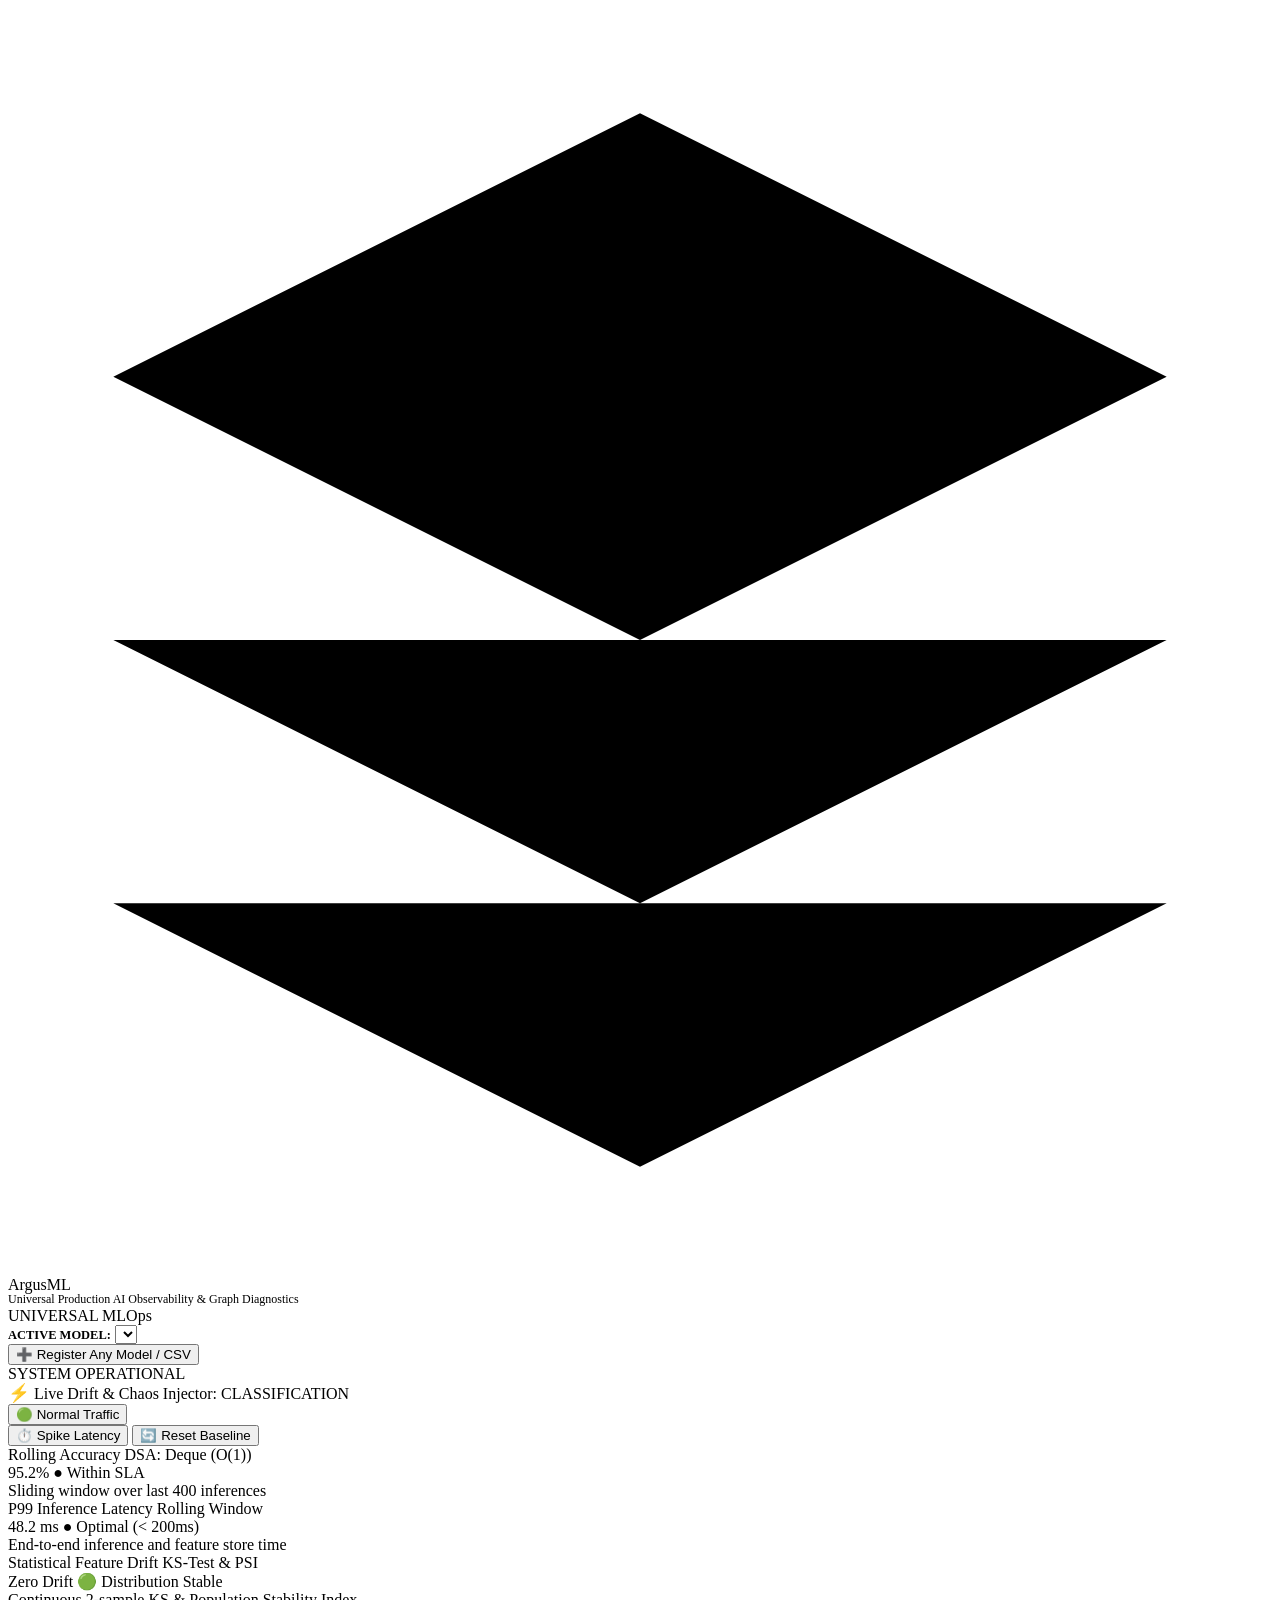
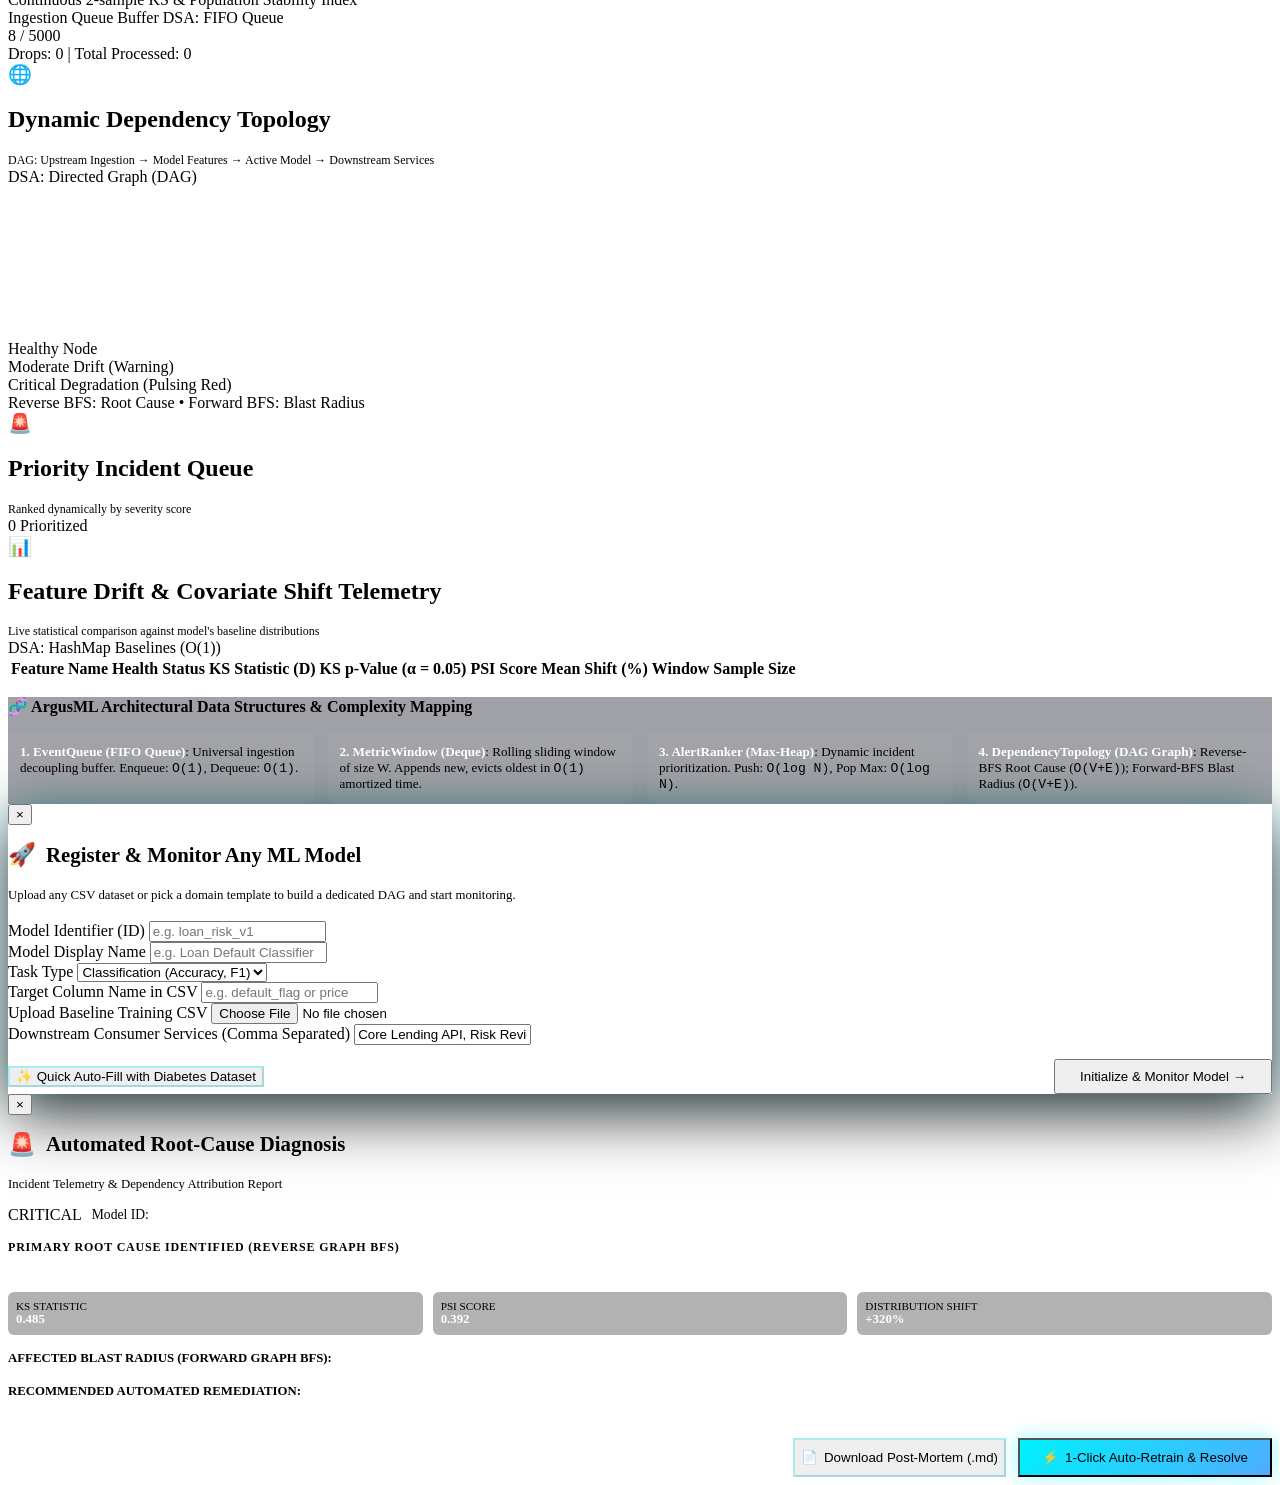
==== frontend/index.html @ cb54c381 "fix(ui): Revamp CSS styling, high-contrast KPI cards, and dynamic High-DPI canvas DAG renderer" ====
<!DOCTYPE html>
<html lang="en">
<head>
  <meta charset="UTF-8">
  <meta name="viewport" content="width=device-width, initial-scale=1.0">
  <title>ArgusML — Universal AI Observability & Root-Cause Platform</title>
  <link rel="preconnect" href="https://fonts.googleapis.com">
  <link rel="preconnect" href="https://fonts.gstatic.com" crossorigin>
  <link href="https://fonts.googleapis.com/css2?family=Inter:wght@300;400;500;600;700;800&family=JetBrains+Mono:wght@400;500;600;700&family=Outfit:wght@400;500;600;700;800&display=swap" rel="stylesheet">
  <link rel="stylesheet" href="/static/css/style.css?v=2.1">
  <link rel="icon" href="data:image/svg+xml,<svg xmlns='http://www.w3.org/2000/svg' viewBox='0 0 24 24' fill='%2300f2fe'><path d='M12 2L2 7l10 5 10-5-10-5zM2 17l10 5 10-5M2 12l10 5 10-5'/></svg>">
</head>
<body>

  <!-- Top Application Header -->
  <header class="app-header">
    <div class="brand-container">
      <div class="brand-logo-icon">
        <svg viewBox="0 0 24 24">
          <path d="M12 2L2 7l10 5 10-5-10-5zM2 17l10 5 10-5M2 12l10 5 10-5"/>
        </svg>
      </div>
      <div>
        <div class="brand-title">ArgusML</div>
        <div style="font-size: 0.75rem; color: var(--text-dim); margin-top: -2px;">
          Universal Production AI Observability &amp; Graph Diagnostics
        </div>
      </div>
      <span class="brand-badge">UNIVERSAL MLOps</span>
    </div>

    <div class="header-status-strip">
      <!-- Universal Model Selector Dropdown -->
      <div class="model-select-wrapper">
        <span style="font-size: 0.78rem; color: var(--text-muted); font-weight: 600;">ACTIVE MODEL:</span>
        <select id="model-select" class="model-dropdown">
          <!-- Dynamically populated from /api/models -->
        </select>
      </div>

      <!-- Register Any Model Button -->
      <button id="btn-open-register" class="btn-primary-action">
        <span>➕</span> Register Any Model / CSV
      </button>

      <div class="status-pill">
        <div id="system-status-dot" class="pulse-dot"></div>
        <span id="system-status-text" style="color: var(--accent-emerald);">SYSTEM OPERATIONAL</span>
      </div>
    </div>
  </header>

  <!-- Chaos & Drift Simulation Controller -->
  <section class="control-strip">
    <div class="control-label-group">
      <span style="font-size: 1.1rem;">⚡</span>
      <span class="control-label">Live Drift &amp; Chaos Injector:</span>
      <span id="active-model-type-tag" class="dsa-badge" style="color: var(--accent-cyan);">CLASSIFICATION</span>
    </div>

    <!-- Dynamic Drift Controls (Populated dynamically per active model's features) -->
    <div id="dynamic-btn-group" class="btn-group">
      <button id="btn-mode-normal" class="sim-btn active" onclick="setNormalTraffic()">
        <span>🟢</span> Normal Traffic
      </button>

      <!-- Feature drift buttons injected here by app.js -->
      <div id="feature-drift-buttons" style="display: flex; gap: 8px;"></div>

      <button id="btn-mode-latency" class="sim-btn" onclick="toggleLatencySpike()">
        <span>⏱️</span> Spike Latency
      </button>

      <button id="btn-reset" class="sim-btn reset-btn" onclick="resetTelemetry()">
        <span>🔄</span> Reset Baseline
      </button>
    </div>
  </section>

  <!-- Main Dashboard Container -->
  <main class="dashboard-container">

    <!-- Empty State / Clean Workspace Hero (Displays when no model is loaded yet) -->
    <section id="empty-state-hero" class="glass-panel" style="text-align: center; padding: 48px 32px; border: 1px dashed rgba(0, 242, 254, 0.4); margin-bottom: 8px; display: none;">
      <div style="font-size: 2.8rem; margin-bottom: 12px;">🛡️</div>
      <h2 style="font-family: var(--font-display); font-size: 1.6rem; font-weight: 700; margin-bottom: 8px;">
        AI Observability Engine Ready
      </h2>
      <p style="color: var(--text-muted); max-width: 650px; margin: 0 auto 24px; font-size: 0.95rem; line-height: 1.6;">
        No ML model is currently active. Connect your own production model or upload a baseline CSV dataset to begin real-time drift telemetry, dynamic DAG dependency tracing, and Max-Heap alert ranking.
      </p>
      <div style="display: flex; justify-content: center; gap: 14px; flex-wrap: wrap;">
        <button onclick="document.getElementById('register-modal-backdrop').classList.add('open')" class="btn-primary-action" style="padding: 10px 22px; font-size: 0.9rem;">
          <span>➕</span> Register Your ML Model / CSV
        </button>
        <button id="btn-load-demo-showcase" class="sim-btn" style="padding: 10px 20px; font-size: 0.9rem;">
          <span>📦</span> Load Optional Demo Showcase
        </button>
      </div>
    </section>

    <!-- KPI Metric Cards -->
    <section id="metrics-section" class="metrics-row">
      <!-- Rolling Performance Card -->
      <div id="card-accuracy" class="metric-card">
        <div class="metric-header">
          <span id="metric-perf-title" class="metric-title">Rolling Accuracy</span>
          <span class="dsa-badge">DSA: Deque (O(1))</span>
        </div>
        <div class="metric-value-row">
          <span id="val-accuracy" class="metric-big-val">95.2%</span>
          <span id="delta-accuracy" class="metric-delta delta-good">● Within SLA</span>
        </div>
        <div class="metric-subtitle">Sliding window over last 400 inferences</div>
      </div>

      <!-- P99 Latency Card -->
      <div id="card-latency" class="metric-card">
        <div class="metric-header">
          <span class="metric-title">P99 Inference Latency</span>
          <span class="dsa-badge">Rolling Window</span>
        </div>
        <div class="metric-value-row">
          <span id="val-latency" class="metric-big-val">48.2 ms</span>
          <span id="delta-latency" class="metric-delta delta-good">● Optimal (&lt; 200ms)</span>
        </div>
        <div class="metric-subtitle">End-to-end inference and feature store time</div>
      </div>

      <!-- Statistical Drift Status Card -->
      <div id="card-drift" class="metric-card">
        <div class="metric-header">
          <span class="metric-title">Statistical Feature Drift</span>
          <span class="dsa-badge">KS-Test &amp; PSI</span>
        </div>
        <div class="metric-value-row">
          <span id="val-drift" class="metric-big-val" style="color: var(--accent-emerald);">Zero Drift</span>
          <span id="delta-drift" class="metric-delta delta-good">🟢 Distribution Stable</span>
        </div>
        <div class="metric-subtitle">Continuous 2-sample KS &amp; Population Stability Index</div>
      </div>

      <!-- Ingestion Queue Card -->
      <div id="card-queue" class="metric-card">
        <div class="metric-header">
          <span class="metric-title">Ingestion Queue Buffer</span>
          <span class="dsa-badge">DSA: FIFO Queue</span>
        </div>
        <div class="metric-value-row">
          <span id="val-queue" class="metric-big-val">8 / 5000</span>
        </div>
        <div id="delta-queue" class="metric-subtitle" style="font-family: var(--font-mono);">
          Drops: 0 | Total Processed: 0
        </div>
      </div>
    </section>

    <!-- Main Section: Topology DAG & Priority Alerts -->
    <section class="main-grid">

      <!-- Left Column: Dependency DAG -->
      <div class="glass-panel">
        <div class="panel-header">
          <div class="panel-title-group">
            <span style="font-size: 1.2rem;">🌐</span>
            <div>
              <h2 class="panel-title">Dynamic Dependency Topology</h2>
              <div style="font-size: 0.75rem; color: var(--text-dim); margin-top: 2px;">
                DAG: Upstream Ingestion &rarr; Model Features &rarr; Active Model &rarr; Downstream Services
              </div>
            </div>
          </div>
          <span class="dsa-badge" style="color: var(--accent-cyan); border-color: rgba(0, 242, 254, 0.3);">
            DSA: Directed Graph (DAG)
          </span>
        </div>

        <div class="graph-viewport">
          <canvas id="graph-canvas"></canvas>
        </div>

        <div class="graph-legend">
          <div class="legend-item">
            <div class="legend-color" style="background: var(--accent-emerald);"></div>
            <span>Healthy Node</span>
          </div>
          <div class="legend-item">
            <div class="legend-color" style="background: var(--accent-amber);"></div>
            <span>Moderate Drift (Warning)</span>
          </div>
          <div class="legend-item">
            <div class="legend-color" style="background: var(--accent-crimson);"></div>
            <span>Critical Degradation (Pulsing Red)</span>
          </div>
          <div class="legend-item" style="margin-left: auto; font-family: var(--font-mono);">
            <span>Reverse BFS: Root Cause &bull; Forward BFS: Blast Radius</span>
          </div>
        </div>
      </div>

      <!-- Right Column: Alert Prioritization Center (Max-Heap) -->
      <div class="glass-panel">
        <div class="panel-header">
          <div class="panel-title-group">
            <span style="font-size: 1.2rem;">🚨</span>
            <div>
              <h2 class="panel-title">Priority Incident Queue</h2>
              <div style="font-size: 0.75rem; color: var(--text-dim); margin-top: 2px;">
                Ranked dynamically by severity score
              </div>
            </div>
          </div>
          <span id="active-alert-count" class="alert-badge badge-healthy">
            0 Prioritized
          </span>
        </div>

        <div id="alerts-list-container" class="alerts-list">
          <!-- Dynamically populated from Max-Heap -->
        </div>
      </div>

    </section>

    <!-- Bottom Section: Feature Drift Telemetry Table -->
    <section class="glass-panel">
      <div class="panel-header">
        <div class="panel-title-group">
          <span style="font-size: 1.2rem;">📊</span>
          <div>
            <h2 class="panel-title">Feature Drift &amp; Covariate Shift Telemetry</h2>
            <div style="font-size: 0.75rem; color: var(--text-dim); margin-top: 2px;">
              Live statistical comparison against model's baseline distributions
            </div>
          </div>
        </div>
        <span class="dsa-badge">DSA: HashMap Baselines (O(1))</span>
      </div>

      <div class="drift-table-wrapper">
        <table class="styled-table">
          <thead>
            <tr>
              <th>Feature Name</th>
              <th>Health Status</th>
              <th>KS Statistic (D)</th>
              <th>KS p-Value (&alpha; = 0.05)</th>
              <th>PSI Score</th>
              <th>Mean Shift (%)</th>
              <th>Window Sample Size</th>
            </tr>
          </thead>
          <tbody id="drift-table-body">
            <!-- Dynamically populated from DriftEngine -->
          </tbody>
        </table>
      </div>
    </section>

    <!-- DSA Mapping Callout Section -->
    <section class="glass-panel" style="background: rgba(15, 20, 34, 0.4);">
      <div class="panel-header" style="margin-bottom: 12px;">
        <h3 style="font-size: 1rem; font-family: var(--font-display); color: var(--accent-cyan);">
          🧬 ArgusML Architectural Data Structures &amp; Complexity Mapping
        </h3>
      </div>
      <div style="display: grid; grid-template-columns: repeat(auto-fit, minmax(280px, 1fr)); gap: 14px; font-size: 0.82rem;">
        <div style="background: rgba(255,255,255,0.03); padding: 12px; border-radius: 8px; border-left: 3px solid var(--accent-blue);">
          <strong style="color: #fff;">1. EventQueue (FIFO Queue)</strong>: Universal ingestion decoupling buffer. Enqueue: <code style="color: var(--accent-cyan);">O(1)</code>, Dequeue: <code style="color: var(--accent-cyan);">O(1)</code>.
        </div>
        <div style="background: rgba(255,255,255,0.03); padding: 12px; border-radius: 8px; border-left: 3px solid var(--accent-emerald);">
          <strong style="color: #fff;">2. MetricWindow (Deque)</strong>: Rolling sliding window of size W. Appends new, evicts oldest in <code style="color: var(--accent-emerald);">O(1)</code> amortized time.
        </div>
        <div style="background: rgba(255,255,255,0.03); padding: 12px; border-radius: 8px; border-left: 3px solid var(--accent-crimson);">
          <strong style="color: #fff;">3. AlertRanker (Max-Heap)</strong>: Dynamic incident prioritization. Push: <code style="color: var(--accent-crimson);">O(log N)</code>, Pop Max: <code style="color: var(--accent-crimson);">O(log N)</code>.
        </div>
        <div style="background: rgba(255,255,255,0.03); padding: 12px; border-radius: 8px; border-left: 3px solid var(--accent-purple);">
          <strong style="color: #fff;">4. DependencyTopology (DAG Graph)</strong>: Reverse-BFS Root Cause (<code style="color: var(--accent-purple);">O(V+E)</code>); Forward-BFS Blast Radius (<code style="color: var(--accent-purple);">O(V+E)</code>).
        </div>
      </div>
    </section>

  </main>

  <!-- Modal 1: Register Any Model / CSV -->
  <div id="register-modal-backdrop" class="modal-backdrop">
    <div class="rca-modal" style="border-color: rgba(0, 242, 254, 0.4); box-shadow: 0 20px 60px rgba(0,0,0,0.8), 0 0 35px rgba(0,242,254,0.25);">
      <button id="register-modal-close" class="close-btn">&times;</button>
      
      <div style="display: flex; align-items: center; gap: 10px; margin-bottom: 4px;">
        <span style="font-size: 1.4rem;">🚀</span>
        <h2 style="font-family: var(--font-display); font-size: 1.3rem;">Register &amp; Monitor Any ML Model</h2>
      </div>
      <div style="font-size: 0.8rem; color: var(--text-muted); margin-bottom: 18px;">
        Upload any CSV dataset or pick a domain template to build a dedicated DAG and start monitoring.
      </div>

      <form id="register-model-form">
        <div class="form-row">
          <div class="form-group">
            <label class="form-label">Model Identifier (ID)</label>
            <input type="text" id="reg-model-id" class="form-input" placeholder="e.g. loan_risk_v1" required>
          </div>
          <div class="form-group">
            <label class="form-label">Model Display Name</label>
            <input type="text" id="reg-model-name" class="form-input" placeholder="e.g. Loan Default Classifier" required>
          </div>
        </div>

        <div class="form-row">
          <div class="form-group">
            <label class="form-label">Task Type</label>
            <select id="reg-model-type" class="form-select">
              <option value="CLASSIFICATION">Classification (Accuracy, F1)</option>
              <option value="REGRESSION">Regression (MAE, RMSE)</option>
            </select>
          </div>
          <div class="form-group">
            <label class="form-label">Target Column Name in CSV</label>
            <input type="text" id="reg-target-col" class="form-input" placeholder="e.g. default_flag or price" required>
          </div>
        </div>

        <div class="form-group">
          <label class="form-label">Upload Baseline Training CSV</label>
          <input type="file" id="reg-csv-file" class="form-input" accept=".csv" required>
        </div>

        <div class="form-group">
          <label class="form-label">Downstream Consumer Services (Comma Separated)</label>
          <input type="text" id="reg-downstream" class="form-input" value="Core Lending API, Risk Review Dashboard, Underwriting Engine">
        </div>

        <div style="display: flex; justify-content: space-between; align-items: center; margin-top: 14px;">
          <button type="button" id="btn-load-sample" class="sim-btn" style="color: var(--accent-cyan); border-color: rgba(0,242,254,0.3);">
            ✨ Quick Auto-Fill with Diabetes Dataset
          </button>
          <button type="submit" class="submit-btn" style="width: auto; padding: 8px 24px;">
            Initialize &amp; Monitor Model &rarr;
          </button>
        </div>
      </form>
    </div>
  </div>

  <!-- Modal 2: Root-Cause Analysis (RCA) Diagnostic Modal -->
  <div id="rca-modal-backdrop" class="modal-backdrop">
    <div class="rca-modal">
      <button id="modal-close-btn" class="close-btn">&times;</button>
      
      <div style="display: flex; align-items: center; gap: 10px; margin-bottom: 4px;">
        <span style="font-size: 1.4rem;">🚨</span>
        <h2 style="font-family: var(--font-display); font-size: 1.3rem;">Automated Root-Cause Diagnosis</h2>
      </div>
      <div style="font-size: 0.8rem; color: var(--text-muted); margin-bottom: 14px;">
        Incident Telemetry &amp; Dependency Attribution Report
      </div>

      <div style="display: flex; gap: 10px; align-items: center; margin-bottom: 16px;">
        <span id="rca-severity" class="alert-badge badge-critical">CRITICAL</span>
        <span style="font-family: var(--font-mono); font-size: 0.85rem; color: var(--text-muted);">
          Model ID: <strong id="rca-model-id" style="color: #fff;">customer_churn_v1</strong>
        </span>
      </div>

      <!-- Culprit Feature Callout -->
      <div class="rca-culprit-banner">
        <div style="font-size: 0.75rem; text-transform: uppercase; font-weight: 700; letter-spacing: 0.8px; color: var(--accent-crimson); margin-bottom: 6px;">
          Primary Root Cause Identified (Reverse Graph BFS)
        </div>
        <div style="font-size: 1.15rem; font-family: var(--font-mono); font-weight: 700; color: #fff; margin-bottom: 8px;">
          Feature: <span id="rca-culprit-feature" style="color: var(--accent-crimson);">monthly_charges</span>
        </div>
        
        <div style="display: grid; grid-template-columns: repeat(3, 1fr); gap: 10px; font-family: var(--font-mono); font-size: 0.8rem; margin-top: 10px;">
          <div style="background: rgba(0,0,0,0.3); padding: 8px; border-radius: 6px;">
            <div style="color: var(--text-dim); font-size: 0.7rem;">KS STATISTIC</div>
            <div id="rca-ks-stat" style="font-weight: 700; color: #fff;">0.485</div>
          </div>
          <div style="background: rgba(0,0,0,0.3); padding: 8px; border-radius: 6px;">
            <div style="color: var(--text-dim); font-size: 0.7rem;">PSI SCORE</div>
            <div id="rca-psi-stat" style="font-weight: 700; color: #fff;">0.392</div>
          </div>
          <div style="background: rgba(0,0,0,0.3); padding: 8px; border-radius: 6px;">
            <div style="color: var(--text-dim); font-size: 0.7rem;">DISTRIBUTION SHIFT</div>
            <div id="rca-shift-pct" style="font-weight: 700; color: #fff;">+320%</div>
          </div>
        </div>

        <p id="rca-diagnosis-text" style="font-size: 0.85rem; color: #e2e8f0; margin-top: 12px; line-height: 1.4;"></p>
      </div>

      <!-- Blast Radius -->
      <div style="margin-top: 16px;">
        <div style="font-size: 0.8rem; font-weight: 600; text-transform: uppercase; color: var(--text-muted); margin-bottom: 6px;">
          Affected Blast Radius (Forward Graph BFS):
        </div>
        <div id="rca-blast-radius-list" class="rca-blast-list">
          <!-- Dynamically populated -->
        </div>
      </div>

      <!-- Remediation Recommendation -->
      <div style="margin-top: 18px;">
        <div style="font-size: 0.8rem; font-weight: 600; text-transform: uppercase; color: var(--accent-emerald); margin-bottom: 6px;">
          Recommended Automated Remediation:
        </div>
        <div id="rca-remediation-text" class="remediation-box"></div>
      </div>

      <!-- Actions: Phase 7 (1-Click Retrain) & Phase 8 (Download Post-Mortem Report) -->
      <div style="margin-top: 22px; display: flex; gap: 12px; justify-content: flex-end; flex-wrap: wrap; border-top: 1px solid rgba(255, 255, 255, 0.08); padding-top: 16px;">
        <button type="button" id="btn-rca-download-report" class="sim-btn" style="color: var(--accent-cyan); border-color: rgba(0,242,254,0.3); display: flex; align-items: center; gap: 6px; cursor: pointer;">
          <span>📄</span> Download Post-Mortem (.md)
        </button>
        <button type="button" id="btn-rca-auto-retrain" class="submit-btn" style="background: linear-gradient(135deg, #00f2fe, #4facfe); box-shadow: 0 0 20px rgba(0, 242, 254, 0.4); display: flex; align-items: center; gap: 6px; cursor: pointer; width: auto; padding: 10px 22px;">
          <span>⚡</span> 1-Click Auto-Retrain &amp; Resolve
        </button>
      </div>
    </div>
  </div>

  <!-- Toast Notification Container -->
  <div id="toast-container" style="position: fixed; bottom: 24px; right: 24px; z-index: 9999; display: flex; flex-direction: column; gap: 10px; pointer-events: none;"></div>

  <script src="/static/js/graph_renderer.js?v=2.1"></script>
  <script src="/static/js/app.js?v=2.1"></script>
</body>
</html>
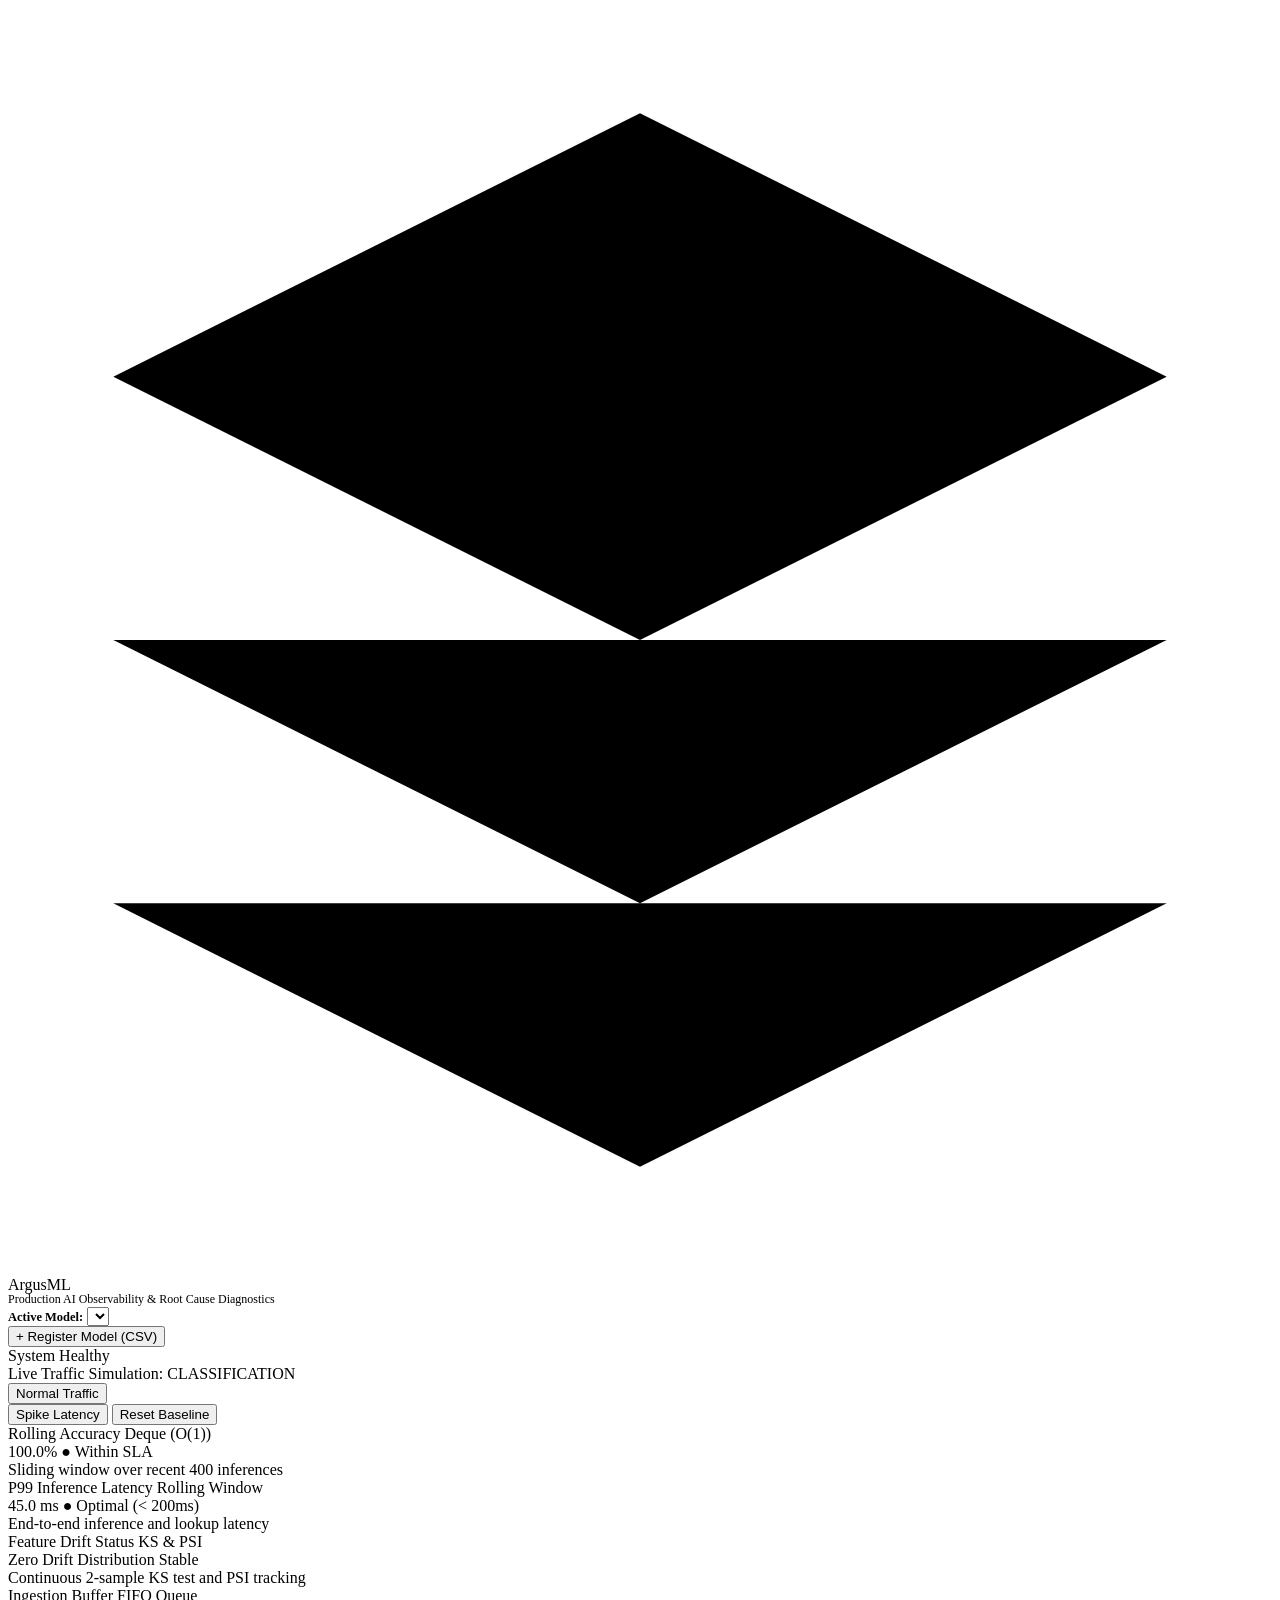
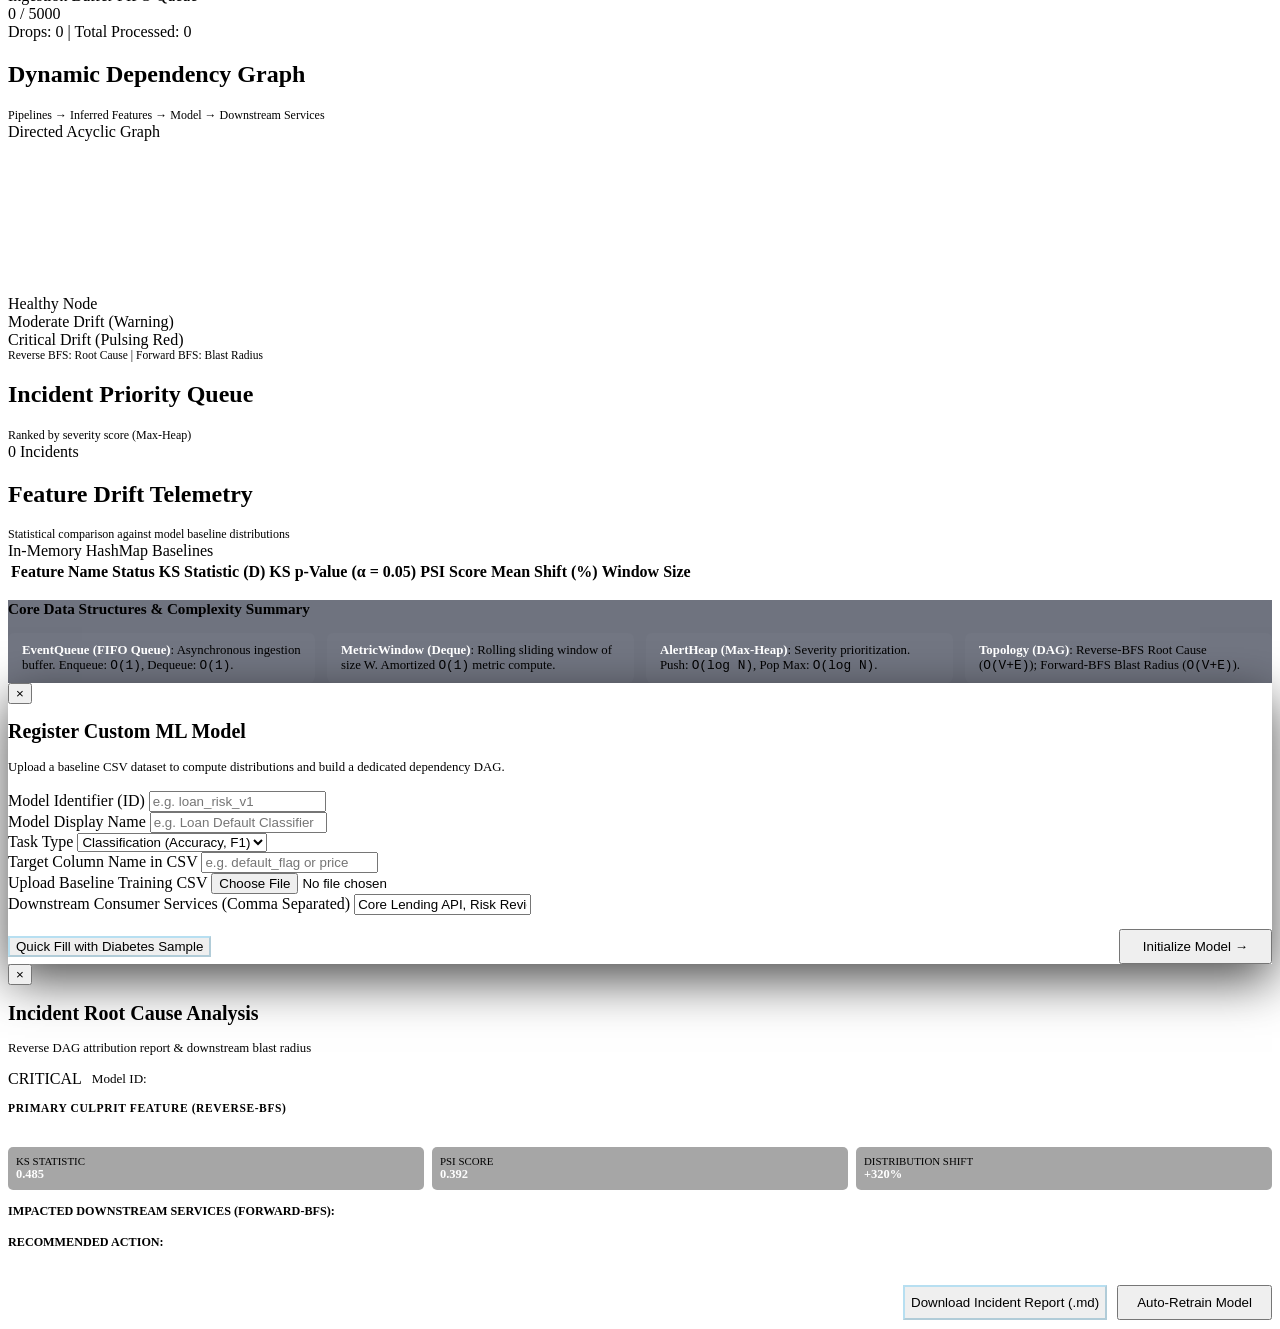
==== commit bb1e692b: "polish: Clean up UI typography, labels, and documentation for a natural human-crafted feel" ====
--- a/frontend/index.html
+++ b/frontend/index.html
@@ -3,12 +3,12 @@
 <head>
   <meta charset="UTF-8">
   <meta name="viewport" content="width=device-width, initial-scale=1.0">
-  <title>ArgusML — Universal AI Observability & Root-Cause Platform</title>
+  <title>ArgusML — ML Model Observability & Root Cause Diagnostics</title>
   <link rel="preconnect" href="https://fonts.googleapis.com">
   <link rel="preconnect" href="https://fonts.gstatic.com" crossorigin>
-  <link href="https://fonts.googleapis.com/css2?family=Inter:wght@300;400;500;600;700;800&family=JetBrains+Mono:wght@400;500;600;700&family=Outfit:wght@400;500;600;700;800&display=swap" rel="stylesheet">
-  <link rel="stylesheet" href="/static/css/style.css?v=2.1">
-  <link rel="icon" href="data:image/svg+xml,<svg xmlns='http://www.w3.org/2000/svg' viewBox='0 0 24 24' fill='%2300f2fe'><path d='M12 2L2 7l10 5 10-5-10-5zM2 17l10 5 10-5M2 12l10 5 10-5'/></svg>">
+  <link href="https://fonts.googleapis.com/css2?family=Inter:wght@400;500;600;700&family=JetBrains+Mono:wght@400;500;600&display=swap" rel="stylesheet">
+  <link rel="stylesheet" href="/static/css/style.css?v=2.2">
+  <link rel="icon" href="data:image/svg+xml,<svg xmlns='http://www.w3.org/2000/svg' viewBox='0 0 24 24' fill='%2338bdf8'><path d='M12 2L2 7l10 5 10-5-10-5zM2 17l10 5 10-5M2 12l10 5 10-5'/></svg>">
 </head>
 <body>
 
@@ -23,56 +23,54 @@
       <div>
         <div class="brand-title">ArgusML</div>
         <div style="font-size: 0.75rem; color: var(--text-dim); margin-top: -2px;">
-          Universal Production AI Observability &amp; Graph Diagnostics
-        </div>
-      </div>
-      <span class="brand-badge">UNIVERSAL MLOps</span>
+          Production AI Observability &amp; Root Cause Diagnostics
+        </div>
+      </div>
     </div>
 
     <div class="header-status-strip">
-      <!-- Universal Model Selector Dropdown -->
+      <!-- Active Model Selector -->
       <div class="model-select-wrapper">
-        <span style="font-size: 0.78rem; color: var(--text-muted); font-weight: 600;">ACTIVE MODEL:</span>
+        <span style="font-size: 0.78rem; color: var(--text-muted); font-weight: 600;">Active Model:</span>
         <select id="model-select" class="model-dropdown">
           <!-- Dynamically populated from /api/models -->
         </select>
       </div>
 
-      <!-- Register Any Model Button -->
+      <!-- Register Model Button -->
       <button id="btn-open-register" class="btn-primary-action">
-        <span>➕</span> Register Any Model / CSV
+        + Register Model (CSV)
       </button>
 
       <div class="status-pill">
         <div id="system-status-dot" class="pulse-dot"></div>
-        <span id="system-status-text" style="color: var(--accent-emerald);">SYSTEM OPERATIONAL</span>
+        <span id="system-status-text" style="color: var(--accent-emerald);">System Healthy</span>
       </div>
     </div>
   </header>
 
-  <!-- Chaos & Drift Simulation Controller -->
+  <!-- Simulation Control Strip -->
   <section class="control-strip">
     <div class="control-label-group">
-      <span style="font-size: 1.1rem;">⚡</span>
-      <span class="control-label">Live Drift &amp; Chaos Injector:</span>
+      <span class="control-label">Live Traffic Simulation:</span>
       <span id="active-model-type-tag" class="dsa-badge" style="color: var(--accent-cyan);">CLASSIFICATION</span>
     </div>
 
-    <!-- Dynamic Drift Controls (Populated dynamically per active model's features) -->
+    <!-- Feature Drift Controls -->
     <div id="dynamic-btn-group" class="btn-group">
       <button id="btn-mode-normal" class="sim-btn active" onclick="setNormalTraffic()">
-        <span>🟢</span> Normal Traffic
+        Normal Traffic
       </button>
 
-      <!-- Feature drift buttons injected here by app.js -->
+      <!-- Injected feature drift buttons -->
       <div id="feature-drift-buttons" style="display: flex; gap: 8px;"></div>
 
       <button id="btn-mode-latency" class="sim-btn" onclick="toggleLatencySpike()">
-        <span>⏱️</span> Spike Latency
+        Spike Latency
       </button>
 
       <button id="btn-reset" class="sim-btn reset-btn" onclick="resetTelemetry()">
-        <span>🔄</span> Reset Baseline
+        Reset Baseline
       </button>
     </div>
   </section>
@@ -80,38 +78,37 @@
   <!-- Main Dashboard Container -->
   <main class="dashboard-container">
 
-    <!-- Empty State / Clean Workspace Hero (Displays when no model is loaded yet) -->
-    <section id="empty-state-hero" class="glass-panel" style="text-align: center; padding: 48px 32px; border: 1px dashed rgba(0, 242, 254, 0.4); margin-bottom: 8px; display: none;">
-      <div style="font-size: 2.8rem; margin-bottom: 12px;">🛡️</div>
-      <h2 style="font-family: var(--font-display); font-size: 1.6rem; font-weight: 700; margin-bottom: 8px;">
-        AI Observability Engine Ready
+    <!-- Empty State Hero (When no model is active) -->
+    <section id="empty-state-hero" class="glass-panel" style="text-align: center; padding: 44px 32px; border: 1px dashed rgba(56, 189, 248, 0.35); margin-bottom: 8px; display: none;">
+      <h2 style="font-size: 1.45rem; font-weight: 700; margin-bottom: 8px;">
+        No Active ML Model Selected
       </h2>
-      <p style="color: var(--text-muted); max-width: 650px; margin: 0 auto 24px; font-size: 0.95rem; line-height: 1.6;">
-        No ML model is currently active. Connect your own production model or upload a baseline CSV dataset to begin real-time drift telemetry, dynamic DAG dependency tracing, and Max-Heap alert ranking.
+      <p style="color: var(--text-muted); max-width: 600px; margin: 0 auto 20px; font-size: 0.9rem; line-height: 1.5;">
+        Upload a baseline CSV dataset or load an existing model template to start tracking statistical drift, dependency graphs, and automated root cause attribution.
       </p>
-      <div style="display: flex; justify-content: center; gap: 14px; flex-wrap: wrap;">
-        <button onclick="document.getElementById('register-modal-backdrop').classList.add('open')" class="btn-primary-action" style="padding: 10px 22px; font-size: 0.9rem;">
-          <span>➕</span> Register Your ML Model / CSV
+      <div style="display: flex; justify-content: center; gap: 12px; flex-wrap: wrap;">
+        <button onclick="document.getElementById('register-modal-backdrop').classList.add('open')" class="btn-primary-action" style="padding: 9px 20px; font-size: 0.85rem;">
+          + Upload Custom CSV Model
         </button>
-        <button id="btn-load-demo-showcase" class="sim-btn" style="padding: 10px 20px; font-size: 0.9rem;">
-          <span>📦</span> Load Optional Demo Showcase
+        <button id="btn-load-demo-showcase" class="sim-btn" style="padding: 9px 18px; font-size: 0.85rem;">
+          Load Demo Models
         </button>
       </div>
     </section>
 
-    <!-- KPI Metric Cards -->
+    <!-- Top KPI Metric Cards -->
     <section id="metrics-section" class="metrics-row">
-      <!-- Rolling Performance Card -->
+      <!-- Rolling Accuracy Card -->
       <div id="card-accuracy" class="metric-card">
         <div class="metric-header">
           <span id="metric-perf-title" class="metric-title">Rolling Accuracy</span>
-          <span class="dsa-badge">DSA: Deque (O(1))</span>
+          <span class="dsa-badge">Deque (O(1))</span>
         </div>
         <div class="metric-value-row">
-          <span id="val-accuracy" class="metric-big-val">95.2%</span>
+          <span id="val-accuracy" class="metric-big-val">100.0%</span>
           <span id="delta-accuracy" class="metric-delta delta-good">● Within SLA</span>
         </div>
-        <div class="metric-subtitle">Sliding window over last 400 inferences</div>
+        <div class="metric-subtitle">Sliding window over recent 400 inferences</div>
       </div>
 
       <!-- P99 Latency Card -->
@@ -121,33 +118,33 @@
           <span class="dsa-badge">Rolling Window</span>
         </div>
         <div class="metric-value-row">
-          <span id="val-latency" class="metric-big-val">48.2 ms</span>
+          <span id="val-latency" class="metric-big-val">45.0 ms</span>
           <span id="delta-latency" class="metric-delta delta-good">● Optimal (&lt; 200ms)</span>
         </div>
-        <div class="metric-subtitle">End-to-end inference and feature store time</div>
+        <div class="metric-subtitle">End-to-end inference and lookup latency</div>
       </div>
 
       <!-- Statistical Drift Status Card -->
       <div id="card-drift" class="metric-card">
         <div class="metric-header">
-          <span class="metric-title">Statistical Feature Drift</span>
-          <span class="dsa-badge">KS-Test &amp; PSI</span>
+          <span class="metric-title">Feature Drift Status</span>
+          <span class="dsa-badge">KS &amp; PSI</span>
         </div>
         <div class="metric-value-row">
           <span id="val-drift" class="metric-big-val" style="color: var(--accent-emerald);">Zero Drift</span>
-          <span id="delta-drift" class="metric-delta delta-good">🟢 Distribution Stable</span>
-        </div>
-        <div class="metric-subtitle">Continuous 2-sample KS &amp; Population Stability Index</div>
+          <span id="delta-drift" class="metric-delta delta-good">Distribution Stable</span>
+        </div>
+        <div class="metric-subtitle">Continuous 2-sample KS test and PSI tracking</div>
       </div>
 
       <!-- Ingestion Queue Card -->
       <div id="card-queue" class="metric-card">
         <div class="metric-header">
-          <span class="metric-title">Ingestion Queue Buffer</span>
-          <span class="dsa-badge">DSA: FIFO Queue</span>
+          <span class="metric-title">Ingestion Buffer</span>
+          <span class="dsa-badge">FIFO Queue</span>
         </div>
         <div class="metric-value-row">
-          <span id="val-queue" class="metric-big-val">8 / 5000</span>
+          <span id="val-queue" class="metric-big-val">0 / 5000</span>
         </div>
         <div id="delta-queue" class="metric-subtitle" style="font-family: var(--font-mono);">
           Drops: 0 | Total Processed: 0
@@ -162,16 +159,15 @@
       <div class="glass-panel">
         <div class="panel-header">
           <div class="panel-title-group">
-            <span style="font-size: 1.2rem;">🌐</span>
             <div>
-              <h2 class="panel-title">Dynamic Dependency Topology</h2>
+              <h2 class="panel-title">Dynamic Dependency Graph</h2>
               <div style="font-size: 0.75rem; color: var(--text-dim); margin-top: 2px;">
-                DAG: Upstream Ingestion &rarr; Model Features &rarr; Active Model &rarr; Downstream Services
+                Pipelines &rarr; Inferred Features &rarr; Model &rarr; Downstream Services
               </div>
             </div>
           </div>
-          <span class="dsa-badge" style="color: var(--accent-cyan); border-color: rgba(0, 242, 254, 0.3);">
-            DSA: Directed Graph (DAG)
+          <span class="dsa-badge">
+            Directed Acyclic Graph
           </span>
         </div>
 
@@ -190,28 +186,27 @@
           </div>
           <div class="legend-item">
             <div class="legend-color" style="background: var(--accent-crimson);"></div>
-            <span>Critical Degradation (Pulsing Red)</span>
-          </div>
-          <div class="legend-item" style="margin-left: auto; font-family: var(--font-mono);">
-            <span>Reverse BFS: Root Cause &bull; Forward BFS: Blast Radius</span>
-          </div>
-        </div>
-      </div>
-
-      <!-- Right Column: Alert Prioritization Center (Max-Heap) -->
+            <span>Critical Drift (Pulsing Red)</span>
+          </div>
+          <div class="legend-item" style="margin-left: auto; font-family: var(--font-mono); font-size: 0.72rem; color: var(--text-dim);">
+            <span>Reverse BFS: Root Cause | Forward BFS: Blast Radius</span>
+          </div>
+        </div>
+      </div>
+
+      <!-- Right Column: Priority Incident Queue (Max-Heap) -->
       <div class="glass-panel">
         <div class="panel-header">
           <div class="panel-title-group">
-            <span style="font-size: 1.2rem;">🚨</span>
             <div>
-              <h2 class="panel-title">Priority Incident Queue</h2>
+              <h2 class="panel-title">Incident Priority Queue</h2>
               <div style="font-size: 0.75rem; color: var(--text-dim); margin-top: 2px;">
-                Ranked dynamically by severity score
+                Ranked by severity score (Max-Heap)
               </div>
             </div>
           </div>
           <span id="active-alert-count" class="alert-badge badge-healthy">
-            0 Prioritized
+            0 Incidents
           </span>
         </div>
 
@@ -226,15 +221,14 @@
     <section class="glass-panel">
       <div class="panel-header">
         <div class="panel-title-group">
-          <span style="font-size: 1.2rem;">📊</span>
           <div>
-            <h2 class="panel-title">Feature Drift &amp; Covariate Shift Telemetry</h2>
+            <h2 class="panel-title">Feature Drift Telemetry</h2>
             <div style="font-size: 0.75rem; color: var(--text-dim); margin-top: 2px;">
-              Live statistical comparison against model's baseline distributions
+              Statistical comparison against model baseline distributions
             </div>
           </div>
         </div>
-        <span class="dsa-badge">DSA: HashMap Baselines (O(1))</span>
+        <span class="dsa-badge">In-Memory HashMap Baselines</span>
       </div>
 
       <div class="drift-table-wrapper">
@@ -242,12 +236,12 @@
           <thead>
             <tr>
               <th>Feature Name</th>
-              <th>Health Status</th>
+              <th>Status</th>
               <th>KS Statistic (D)</th>
               <th>KS p-Value (&alpha; = 0.05)</th>
               <th>PSI Score</th>
               <th>Mean Shift (%)</th>
-              <th>Window Sample Size</th>
+              <th>Window Size</th>
             </tr>
           </thead>
           <tbody id="drift-table-body">
@@ -257,42 +251,41 @@
       </div>
     </section>
 
-    <!-- DSA Mapping Callout Section -->
-    <section class="glass-panel" style="background: rgba(15, 20, 34, 0.4);">
+    <!-- System Architecture & DSA Mapping Summary -->
+    <section class="glass-panel" style="background: rgba(15, 23, 42, 0.6);">
       <div class="panel-header" style="margin-bottom: 12px;">
-        <h3 style="font-size: 1rem; font-family: var(--font-display); color: var(--accent-cyan);">
-          🧬 ArgusML Architectural Data Structures &amp; Complexity Mapping
+        <h3 style="font-size: 0.95rem; font-weight: 600; color: var(--accent-blue);">
+          Core Data Structures &amp; Complexity Summary
         </h3>
       </div>
-      <div style="display: grid; grid-template-columns: repeat(auto-fit, minmax(280px, 1fr)); gap: 14px; font-size: 0.82rem;">
-        <div style="background: rgba(255,255,255,0.03); padding: 12px; border-radius: 8px; border-left: 3px solid var(--accent-blue);">
-          <strong style="color: #fff;">1. EventQueue (FIFO Queue)</strong>: Universal ingestion decoupling buffer. Enqueue: <code style="color: var(--accent-cyan);">O(1)</code>, Dequeue: <code style="color: var(--accent-cyan);">O(1)</code>.
-        </div>
-        <div style="background: rgba(255,255,255,0.03); padding: 12px; border-radius: 8px; border-left: 3px solid var(--accent-emerald);">
-          <strong style="color: #fff;">2. MetricWindow (Deque)</strong>: Rolling sliding window of size W. Appends new, evicts oldest in <code style="color: var(--accent-emerald);">O(1)</code> amortized time.
-        </div>
-        <div style="background: rgba(255,255,255,0.03); padding: 12px; border-radius: 8px; border-left: 3px solid var(--accent-crimson);">
-          <strong style="color: #fff;">3. AlertRanker (Max-Heap)</strong>: Dynamic incident prioritization. Push: <code style="color: var(--accent-crimson);">O(log N)</code>, Pop Max: <code style="color: var(--accent-crimson);">O(log N)</code>.
-        </div>
-        <div style="background: rgba(255,255,255,0.03); padding: 12px; border-radius: 8px; border-left: 3px solid var(--accent-purple);">
-          <strong style="color: #fff;">4. DependencyTopology (DAG Graph)</strong>: Reverse-BFS Root Cause (<code style="color: var(--accent-purple);">O(V+E)</code>); Forward-BFS Blast Radius (<code style="color: var(--accent-purple);">O(V+E)</code>).
+      <div style="display: grid; grid-template-columns: repeat(auto-fit, minmax(260px, 1fr)); gap: 12px; font-size: 0.8rem;">
+        <div style="background: rgba(255,255,255,0.02); padding: 10px 14px; border-radius: 6px; border-left: 3px solid var(--accent-blue);">
+          <strong style="color: #fff;">EventQueue (FIFO Queue)</strong>: Asynchronous ingestion buffer. Enqueue: <code>O(1)</code>, Dequeue: <code>O(1)</code>.
+        </div>
+        <div style="background: rgba(255,255,255,0.02); padding: 10px 14px; border-radius: 6px; border-left: 3px solid var(--accent-emerald);">
+          <strong style="color: #fff;">MetricWindow (Deque)</strong>: Rolling sliding window of size W. Amortized <code>O(1)</code> metric compute.
+        </div>
+        <div style="background: rgba(255,255,255,0.02); padding: 10px 14px; border-radius: 6px; border-left: 3px solid var(--accent-crimson);">
+          <strong style="color: #fff;">AlertHeap (Max-Heap)</strong>: Severity prioritization. Push: <code>O(log N)</code>, Pop Max: <code>O(log N)</code>.
+        </div>
+        <div style="background: rgba(255,255,255,0.02); padding: 10px 14px; border-radius: 6px; border-left: 3px solid var(--accent-purple);">
+          <strong style="color: #fff;">Topology (DAG)</strong>: Reverse-BFS Root Cause (<code>O(V+E)</code>); Forward-BFS Blast Radius (<code>O(V+E)</code>).
         </div>
       </div>
     </section>
 
   </main>
 
-  <!-- Modal 1: Register Any Model / CSV -->
+  <!-- Modal 1: Register Custom Model / CSV -->
   <div id="register-modal-backdrop" class="modal-backdrop">
-    <div class="rca-modal" style="border-color: rgba(0, 242, 254, 0.4); box-shadow: 0 20px 60px rgba(0,0,0,0.8), 0 0 35px rgba(0,242,254,0.25);">
+    <div class="rca-modal" style="border-color: rgba(56, 189, 248, 0.4); box-shadow: 0 16px 48px rgba(0,0,0,0.7);">
       <button id="register-modal-close" class="close-btn">&times;</button>
       
-      <div style="display: flex; align-items: center; gap: 10px; margin-bottom: 4px;">
-        <span style="font-size: 1.4rem;">🚀</span>
-        <h2 style="font-family: var(--font-display); font-size: 1.3rem;">Register &amp; Monitor Any ML Model</h2>
-      </div>
-      <div style="font-size: 0.8rem; color: var(--text-muted); margin-bottom: 18px;">
-        Upload any CSV dataset or pick a domain template to build a dedicated DAG and start monitoring.
+      <div style="margin-bottom: 4px;">
+        <h2 style="font-size: 1.25rem; font-weight: 700;">Register Custom ML Model</h2>
+      </div>
+      <div style="font-size: 0.8rem; color: var(--text-muted); margin-bottom: 16px;">
+        Upload a baseline CSV dataset to compute distributions and build a dedicated dependency DAG.
       </div>
 
       <form id="register-model-form">
@@ -332,89 +325,88 @@
         </div>
 
         <div style="display: flex; justify-content: space-between; align-items: center; margin-top: 14px;">
-          <button type="button" id="btn-load-sample" class="sim-btn" style="color: var(--accent-cyan); border-color: rgba(0,242,254,0.3);">
-            ✨ Quick Auto-Fill with Diabetes Dataset
+          <button type="button" id="btn-load-sample" class="sim-btn" style="color: var(--accent-cyan); border-color: rgba(56, 189, 248, 0.3);">
+            Quick Fill with Diabetes Sample
           </button>
-          <button type="submit" class="submit-btn" style="width: auto; padding: 8px 24px;">
-            Initialize &amp; Monitor Model &rarr;
+          <button type="submit" class="submit-btn" style="width: auto; padding: 8px 22px;">
+            Initialize Model &rarr;
           </button>
         </div>
       </form>
     </div>
   </div>
 
-  <!-- Modal 2: Root-Cause Analysis (RCA) Diagnostic Modal -->
+  <!-- Modal 2: Root Cause Analysis (RCA) Diagnostic Modal -->
   <div id="rca-modal-backdrop" class="modal-backdrop">
     <div class="rca-modal">
       <button id="modal-close-btn" class="close-btn">&times;</button>
       
-      <div style="display: flex; align-items: center; gap: 10px; margin-bottom: 4px;">
-        <span style="font-size: 1.4rem;">🚨</span>
-        <h2 style="font-family: var(--font-display); font-size: 1.3rem;">Automated Root-Cause Diagnosis</h2>
+      <div style="margin-bottom: 4px;">
+        <h2 style="font-size: 1.25rem; font-weight: 700;">Incident Root Cause Analysis</h2>
       </div>
       <div style="font-size: 0.8rem; color: var(--text-muted); margin-bottom: 14px;">
-        Incident Telemetry &amp; Dependency Attribution Report
-      </div>
-
-      <div style="display: flex; gap: 10px; align-items: center; margin-bottom: 16px;">
+        Reverse DAG attribution report &amp; downstream blast radius
+      </div>
+
+      <div style="display: flex; gap: 10px; align-items: center; margin-bottom: 14px;">
         <span id="rca-severity" class="alert-badge badge-critical">CRITICAL</span>
-        <span style="font-family: var(--font-mono); font-size: 0.85rem; color: var(--text-muted);">
+        <span style="font-family: var(--font-mono); font-size: 0.82rem; color: var(--text-muted);">
           Model ID: <strong id="rca-model-id" style="color: #fff;">customer_churn_v1</strong>
         </span>
       </div>
 
-      <!-- Culprit Feature Callout -->
+      <!-- Culprit Feature Banner -->
       <div class="rca-culprit-banner">
-        <div style="font-size: 0.75rem; text-transform: uppercase; font-weight: 700; letter-spacing: 0.8px; color: var(--accent-crimson); margin-bottom: 6px;">
-          Primary Root Cause Identified (Reverse Graph BFS)
-        </div>
-        <div style="font-size: 1.15rem; font-family: var(--font-mono); font-weight: 700; color: #fff; margin-bottom: 8px;">
+        <div style="font-size: 0.72rem; text-transform: uppercase; font-weight: 700; letter-spacing: 0.6px; color: var(--accent-crimson); margin-bottom: 4px;">
+          Primary Culprit Feature (Reverse-BFS)
+        </div>
+        <div style="font-size: 1.1rem; font-family: var(--font-mono); font-weight: 700; color: #fff; margin-bottom: 8px;">
           Feature: <span id="rca-culprit-feature" style="color: var(--accent-crimson);">monthly_charges</span>
         </div>
         
-        <div style="display: grid; grid-template-columns: repeat(3, 1fr); gap: 10px; font-family: var(--font-mono); font-size: 0.8rem; margin-top: 10px;">
-          <div style="background: rgba(0,0,0,0.3); padding: 8px; border-radius: 6px;">
-            <div style="color: var(--text-dim); font-size: 0.7rem;">KS STATISTIC</div>
+        <div style="display: grid; grid-template-columns: repeat(3, 1fr); gap: 8px; font-family: var(--font-mono); font-size: 0.78rem; margin-top: 8px;">
+          <div style="background: rgba(0,0,0,0.35); padding: 8px; border-radius: 5px;">
+            <div style="color: var(--text-dim); font-size: 0.68rem;">KS STATISTIC</div>
             <div id="rca-ks-stat" style="font-weight: 700; color: #fff;">0.485</div>
           </div>
-          <div style="background: rgba(0,0,0,0.3); padding: 8px; border-radius: 6px;">
-            <div style="color: var(--text-dim); font-size: 0.7rem;">PSI SCORE</div>
+          <div style="background: rgba(0,0,0,0.35); padding: 8px; border-radius: 5px;">
+            <div style="color: var(--text-dim); font-size: 0.68rem;">PSI SCORE</div>
             <div id="rca-psi-stat" style="font-weight: 700; color: #fff;">0.392</div>
           </div>
-          <div style="background: rgba(0,0,0,0.3); padding: 8px; border-radius: 6px;">
-            <div style="color: var(--text-dim); font-size: 0.7rem;">DISTRIBUTION SHIFT</div>
+          <div style="background: rgba(0,0,0,0.35); padding: 8px; border-radius: 5px;">
+            <div style="color: var(--text-dim); font-size: 0.68rem;">DISTRIBUTION SHIFT</div>
             <div id="rca-shift-pct" style="font-weight: 700; color: #fff;">+320%</div>
           </div>
         </div>
 
-        <p id="rca-diagnosis-text" style="font-size: 0.85rem; color: #e2e8f0; margin-top: 12px; line-height: 1.4;"></p>
-      </div>
-
-      <!-- Blast Radius -->
-      <div style="margin-top: 16px;">
-        <div style="font-size: 0.8rem; font-weight: 600; text-transform: uppercase; color: var(--text-muted); margin-bottom: 6px;">
-          Affected Blast Radius (Forward Graph BFS):
+        <p id="rca-diagnosis-text" style="font-size: 0.82rem; color: #e2e8f0; margin-top: 10px; line-height: 1.4;"></p>
+      </div>
+
+      <!-- Downstream Blast Radius -->
+      <div style="margin-top: 14px;">
+        <div style="font-size: 0.76rem; font-weight: 600; text-transform: uppercase; color: var(--text-muted); margin-bottom: 6px;">
+          Impacted Downstream Services (Forward-BFS):
         </div>
         <div id="rca-blast-radius-list" class="rca-blast-list">
           <!-- Dynamically populated -->
         </div>
       </div>
 
-      <!-- Remediation Recommendation -->
-      <div style="margin-top: 18px;">
-        <div style="font-size: 0.8rem; font-weight: 600; text-transform: uppercase; color: var(--accent-emerald); margin-bottom: 6px;">
-          Recommended Automated Remediation:
+      <!-- Recommended Remediation -->
+      <div style="margin-top: 16px;">
+        <div style="font-size: 0.76rem; font-weight: 600; text-transform: uppercase; color: var(--accent-emerald); margin-bottom: 6px;">
+          Recommended Action:
         </div>
         <div id="rca-remediation-text" class="remediation-box"></div>
       </div>
 
-      <!-- Actions: Phase 7 (1-Click Retrain) & Phase 8 (Download Post-Mortem Report) -->
-      <div style="margin-top: 22px; display: flex; gap: 12px; justify-content: flex-end; flex-wrap: wrap; border-top: 1px solid rgba(255, 255, 255, 0.08); padding-top: 16px;">
-        <button type="button" id="btn-rca-download-report" class="sim-btn" style="color: var(--accent-cyan); border-color: rgba(0,242,254,0.3); display: flex; align-items: center; gap: 6px; cursor: pointer;">
-          <span>📄</span> Download Post-Mortem (.md)
+      <!-- Action Buttons -->
+      <div style="margin-top: 20px; display: flex; gap: 10px; justify-content: flex-end; flex-wrap: wrap; border-top: 1px solid rgba(255, 255, 255, 0.08); padding-top: 14px;">
+        <button type="button" id="btn-rca-download-report" class="sim-btn" style="color: var(--accent-cyan); border-color: rgba(56, 189, 248, 0.3); cursor: pointer;">
+          Download Incident Report (.md)
         </button>
-        <button type="button" id="btn-rca-auto-retrain" class="submit-btn" style="background: linear-gradient(135deg, #00f2fe, #4facfe); box-shadow: 0 0 20px rgba(0, 242, 254, 0.4); display: flex; align-items: center; gap: 6px; cursor: pointer; width: auto; padding: 10px 22px;">
-          <span>⚡</span> 1-Click Auto-Retrain &amp; Resolve
+        <button type="button" id="btn-rca-auto-retrain" class="submit-btn" style="width: auto; padding: 8px 18px; cursor: pointer;">
+          Auto-Retrain Model
         </button>
       </div>
     </div>
@@ -423,7 +415,7 @@
   <!-- Toast Notification Container -->
   <div id="toast-container" style="position: fixed; bottom: 24px; right: 24px; z-index: 9999; display: flex; flex-direction: column; gap: 10px; pointer-events: none;"></div>
 
-  <script src="/static/js/graph_renderer.js?v=2.1"></script>
-  <script src="/static/js/app.js?v=2.1"></script>
+  <script src="/static/js/graph_renderer.js?v=2.2"></script>
+  <script src="/static/js/app.js?v=2.2"></script>
 </body>
 </html>
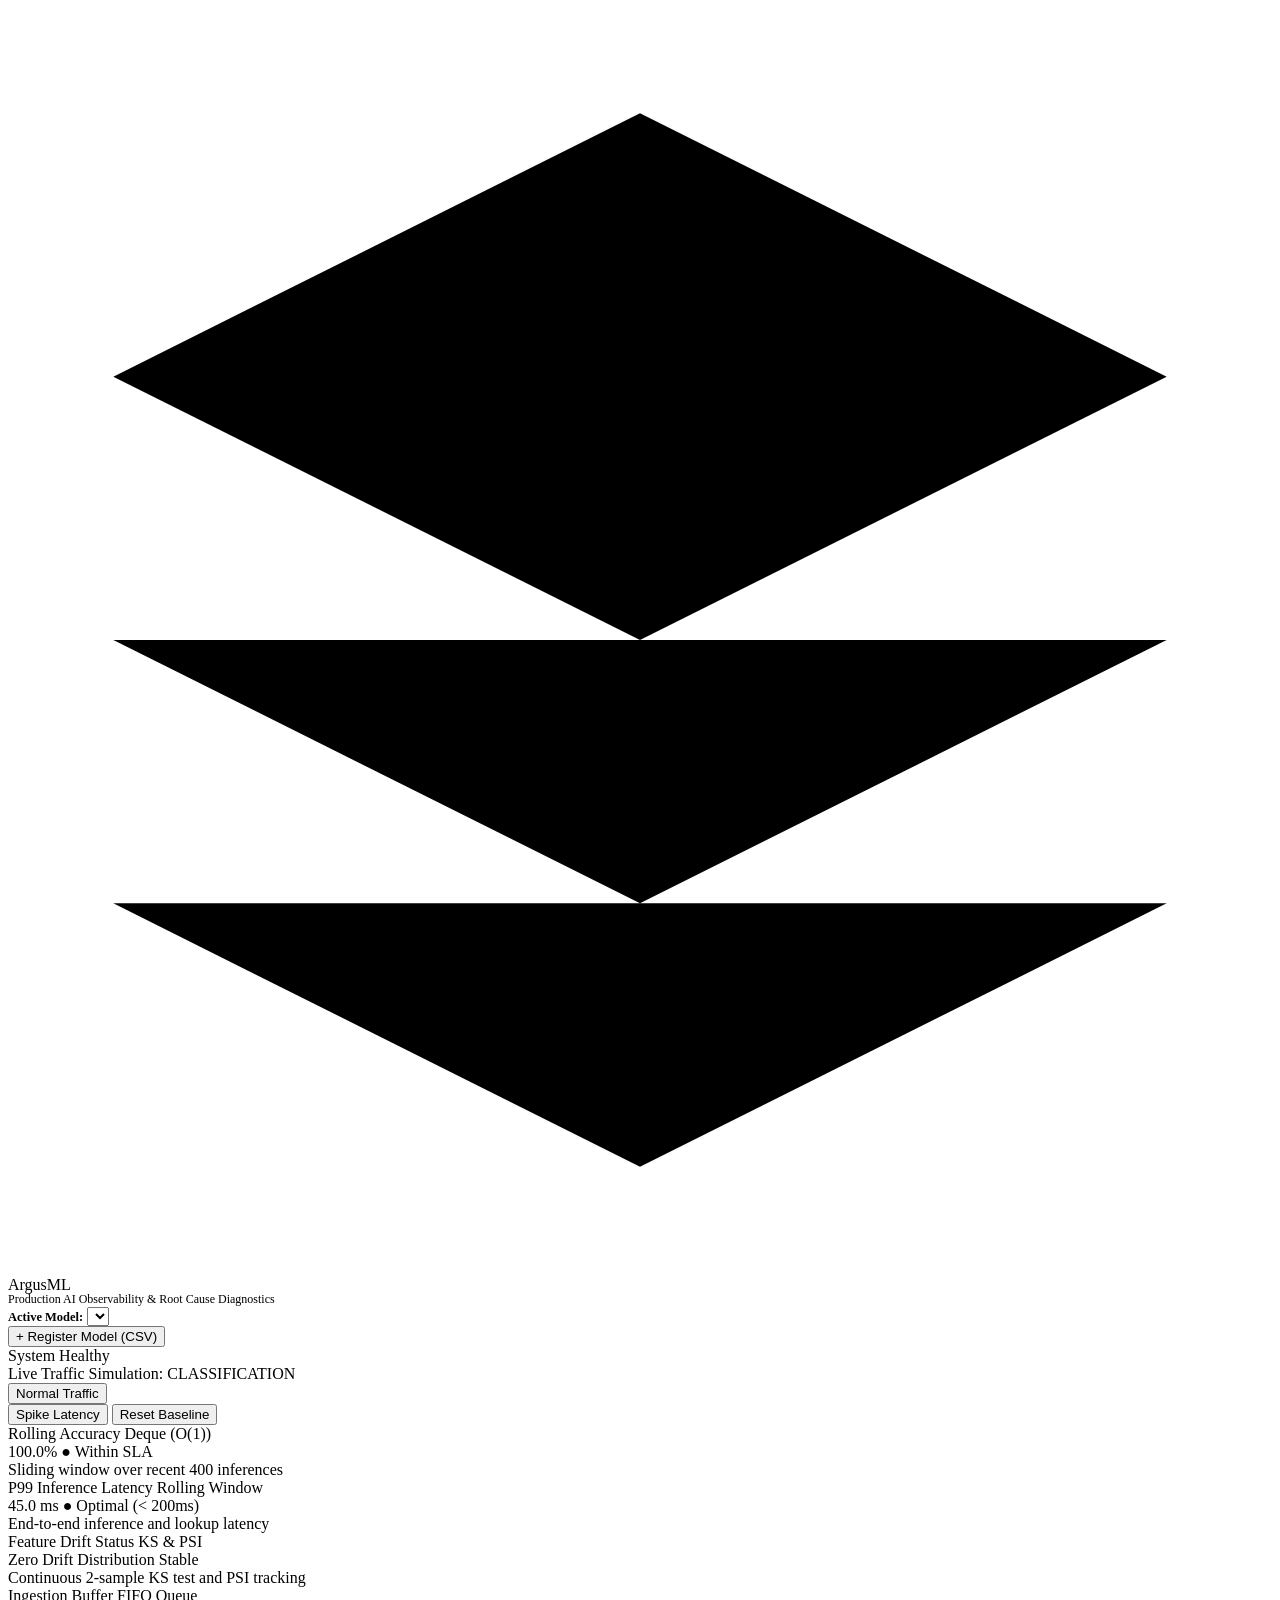
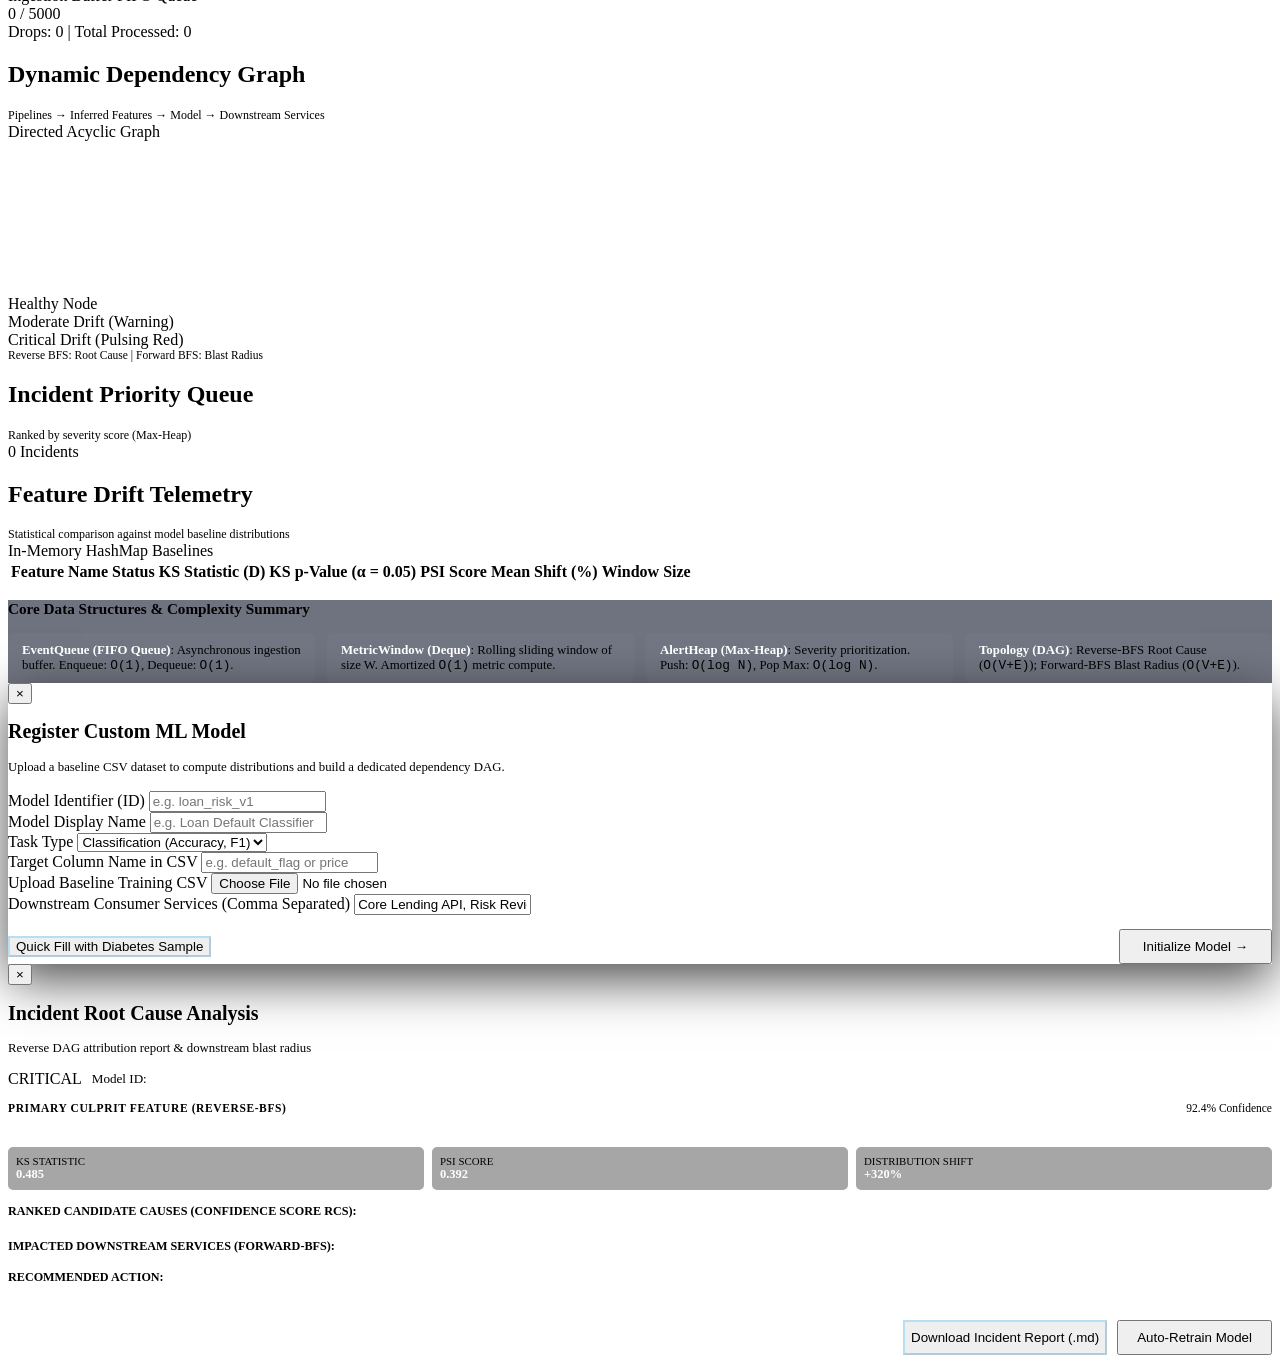
==== commit e9b8be19: "feat(ui): Add multi-candidate confidence scoring list and validation gate feedback in RCA modal" ====
--- a/frontend/index.html
+++ b/frontend/index.html
@@ -357,8 +357,13 @@
 
       <!-- Culprit Feature Banner -->
       <div class="rca-culprit-banner">
-        <div style="font-size: 0.72rem; text-transform: uppercase; font-weight: 700; letter-spacing: 0.6px; color: var(--accent-crimson); margin-bottom: 4px;">
-          Primary Culprit Feature (Reverse-BFS)
+        <div style="display: flex; justify-content: space-between; align-items: center; margin-bottom: 4px;">
+          <div style="font-size: 0.72rem; text-transform: uppercase; font-weight: 700; letter-spacing: 0.6px; color: var(--accent-crimson);">
+            Primary Culprit Feature (Reverse-BFS)
+          </div>
+          <span id="rca-confidence-badge" class="alert-badge badge-critical" style="font-size: 0.72rem;">
+            92.4% Confidence
+          </span>
         </div>
         <div style="font-size: 1.1rem; font-family: var(--font-mono); font-weight: 700; color: #fff; margin-bottom: 8px;">
           Feature: <span id="rca-culprit-feature" style="color: var(--accent-crimson);">monthly_charges</span>
@@ -382,6 +387,16 @@
         <p id="rca-diagnosis-text" style="font-size: 0.82rem; color: #e2e8f0; margin-top: 10px; line-height: 1.4;"></p>
       </div>
 
+      <!-- Ranked Candidate Root Causes (RCS Multi-Factor Scoring) -->
+      <div style="margin-top: 14px;">
+        <div style="font-size: 0.76rem; font-weight: 600; text-transform: uppercase; color: var(--text-muted); margin-bottom: 6px;">
+          Ranked Candidate Causes (Confidence Score RCS):
+        </div>
+        <div id="rca-candidates-list" style="display: flex; flex-direction: column; gap: 6px;">
+          <!-- Dynamically populated candidate causes -->
+        </div>
+      </div>
+
       <!-- Downstream Blast Radius -->
       <div style="margin-top: 14px;">
         <div style="font-size: 0.76rem; font-weight: 600; text-transform: uppercase; color: var(--text-muted); margin-bottom: 6px;">
@@ -398,6 +413,19 @@
           Recommended Action:
         </div>
         <div id="rca-remediation-text" class="remediation-box"></div>
+      </div>
+
+      <!-- Validation Gate Feedback Container (populated after retraining) -->
+      <div id="rca-validation-gate-container" style="display: none; margin-top: 14px; background: rgba(0,0,0,0.4); border: 1px solid rgba(56, 189, 248, 0.3); border-radius: 6px; padding: 12px;">
+        <div style="display: flex; justify-content: space-between; align-items: center; margin-bottom: 8px;">
+          <div style="font-size: 0.78rem; font-weight: 700; text-transform: uppercase; letter-spacing: 0.5px; color: var(--accent-cyan);">
+            Closed-Loop Model Validation Gate
+          </div>
+          <span id="gate-overall-badge" class="alert-badge badge-healthy">PASS</span>
+        </div>
+        <div id="gate-checks-list" style="display: grid; grid-template-columns: repeat(2, 1fr); gap: 6px; font-size: 0.75rem;">
+          <!-- Check items -->
+        </div>
       </div>
 
       <!-- Action Buttons -->
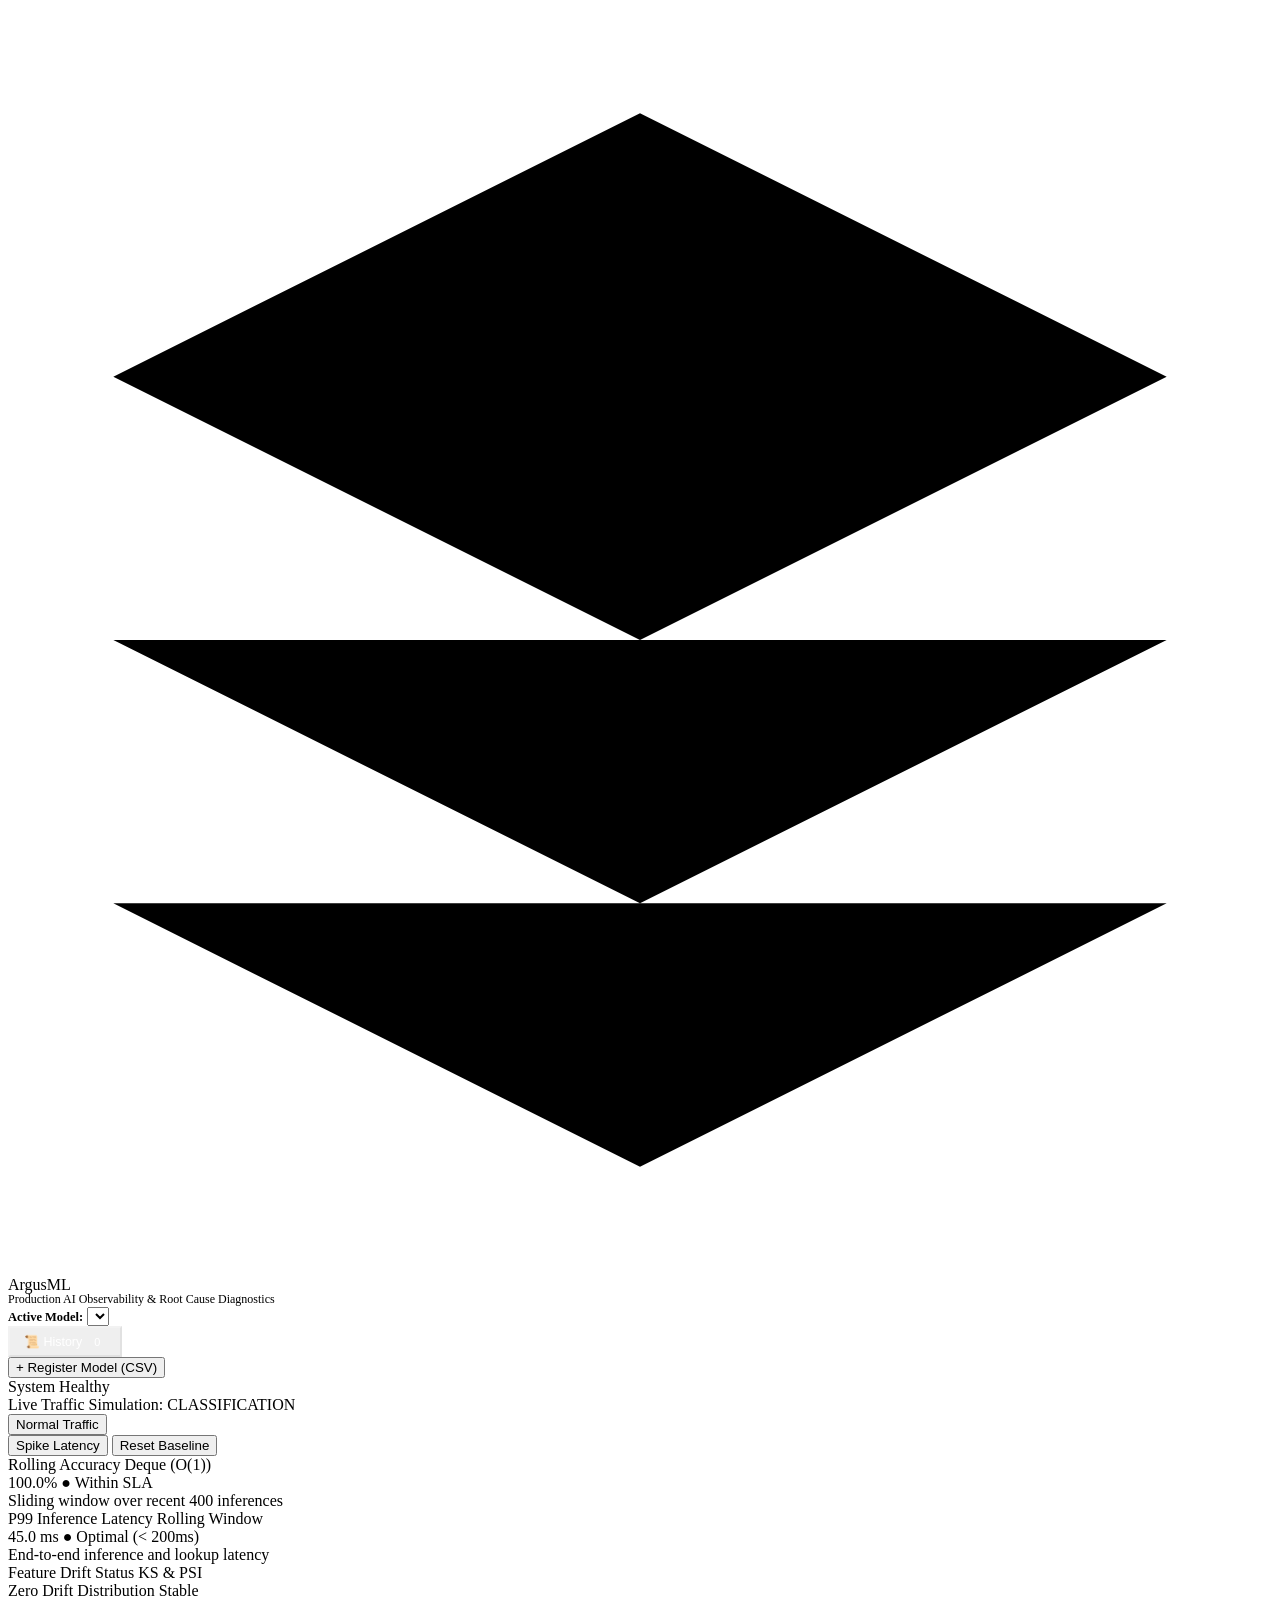
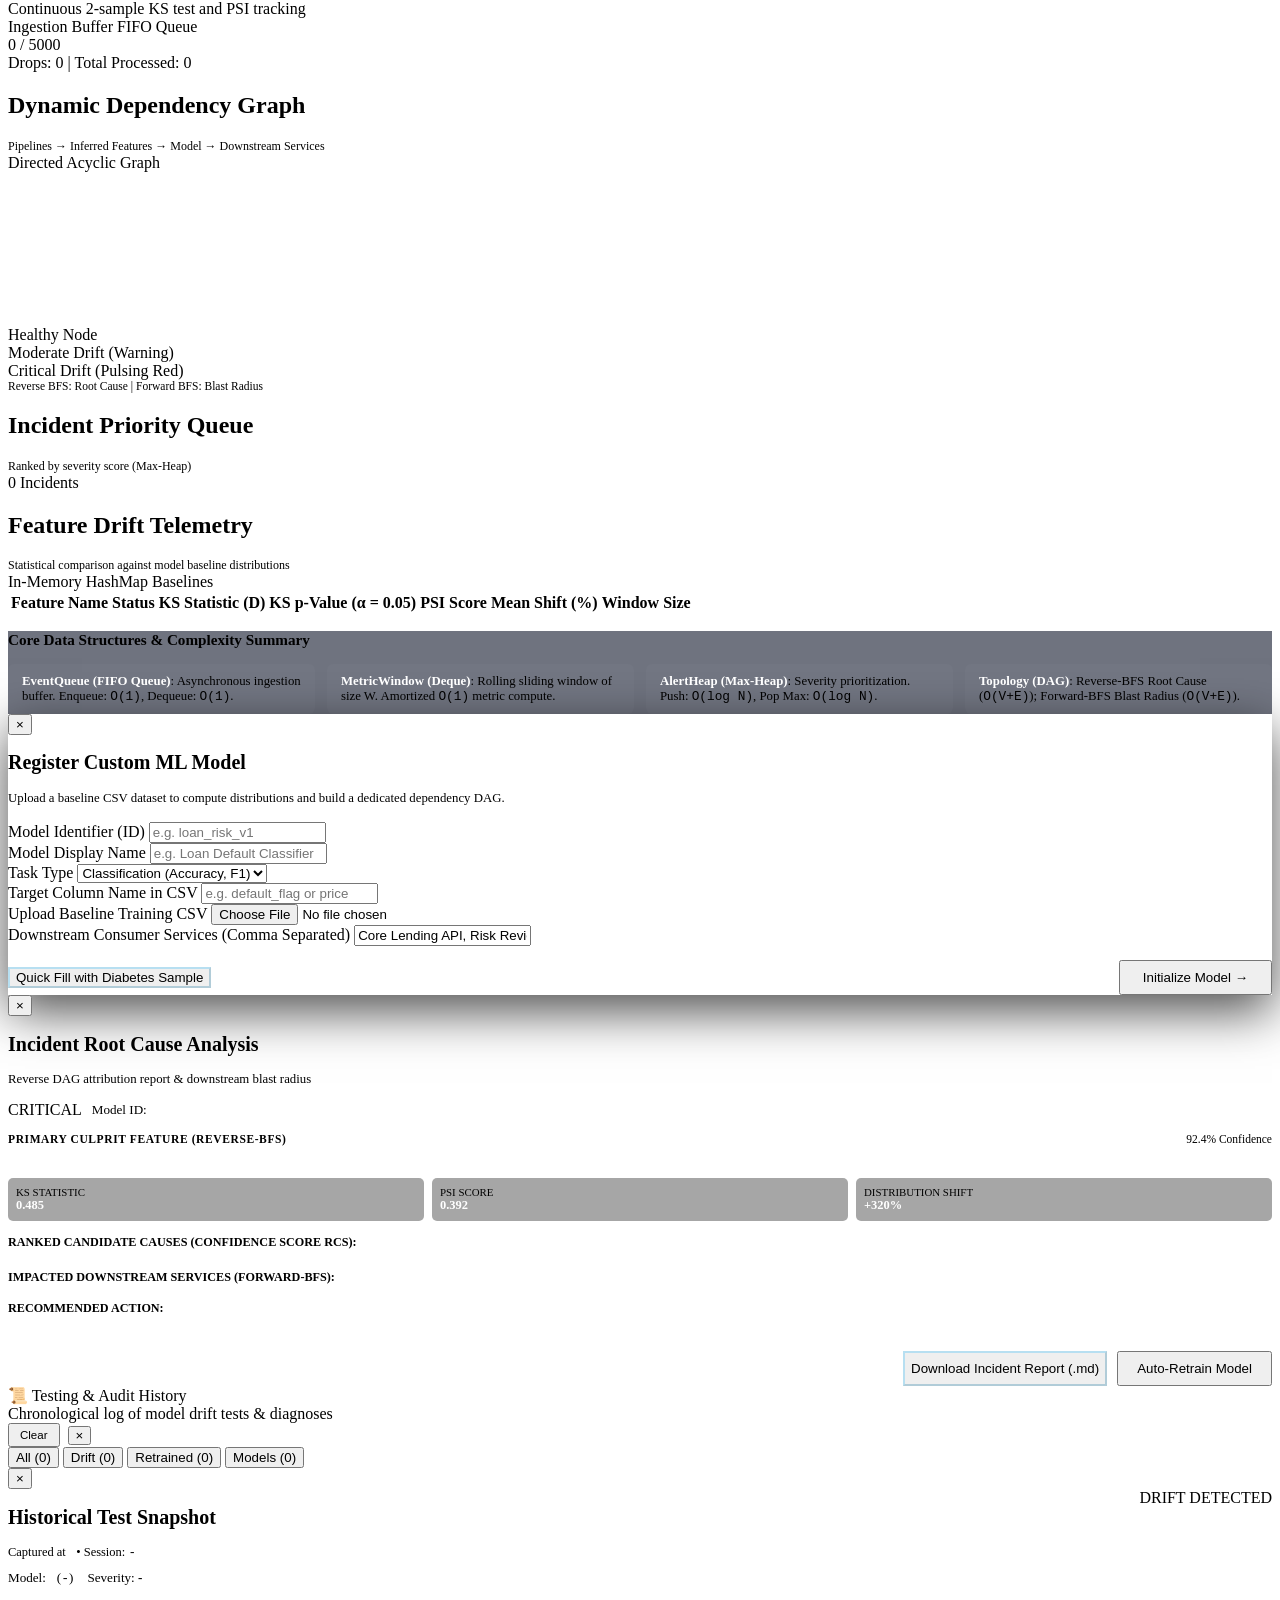
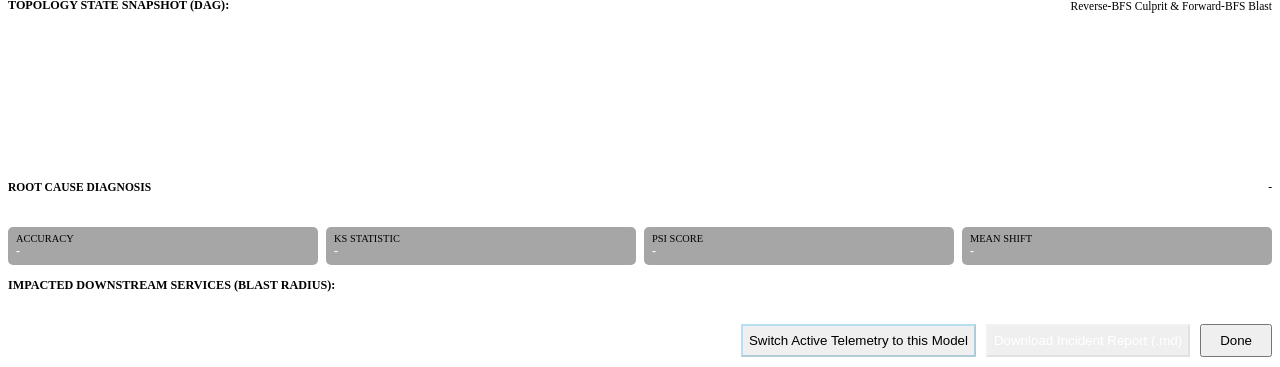
==== commit 6ace98a0: "feat(history): add model testing and observability session history drawer with snapshot replay" ====
--- a/frontend/index.html
+++ b/frontend/index.html
@@ -37,6 +37,17 @@
         </select>
       </div>
 
+      <!-- Unload / Return to Home Button -->
+      <button id="btn-unload-model" class="sim-btn" style="padding: 6px 14px; font-size: 0.78rem; color: var(--accent-cyan); border-color: rgba(56, 189, 248, 0.3); display: none;" onclick="unloadActiveModel()" title="Return to initial clean standby home screen">
+        ← Home / Standby
+      </button>
+
+      <!-- Test History Drawer Opener -->
+      <button id="btn-open-history" class="sim-btn" style="padding: 6px 14px; font-size: 0.78rem; color: #fff; border-color: rgba(255, 255, 255, 0.2); display: flex; align-items: center; gap: 6px;" title="View testing sessions and past model diagnosis snapshots">
+        <span>📜 History</span>
+        <span id="history-badge-count" class="alert-badge badge-healthy" style="padding: 1px 6px; font-size: 0.68rem;">0</span>
+      </button>
+
       <!-- Register Model Button -->
       <button id="btn-open-register" class="btn-primary-action">
         + Register Model (CSV)
@@ -71,6 +82,10 @@
 
       <button id="btn-reset" class="sim-btn reset-btn" onclick="resetTelemetry()">
         Reset Baseline
+      </button>
+
+      <button id="btn-strip-unload" class="sim-btn" style="color: var(--text-muted); border-color: rgba(255,255,255,0.12); display: none;" onclick="unloadActiveModel()" title="Unload active model and return to standby">
+        ← Return to Standby
       </button>
     </div>
   </section>
@@ -440,6 +455,133 @@
     </div>
   </div>
 
+  <!-- Drawer: Model Testing & Observability Session History -->
+  <div id="history-drawer-backdrop" class="history-drawer-backdrop">
+    <div class="history-drawer">
+      <div class="history-drawer-header">
+        <div>
+          <div class="history-drawer-title">
+            <span>📜 Testing &amp; Audit History</span>
+          </div>
+          <div class="history-drawer-subtitle">
+            Chronological log of model drift tests &amp; diagnoses
+          </div>
+        </div>
+        <div style="display: flex; gap: 8px; align-items: center;">
+          <button id="btn-clear-history" class="sim-btn" style="padding: 4px 10px; font-size: 0.72rem; color: var(--text-dim);" title="Clear history">
+            Clear
+          </button>
+          <button id="btn-close-history" class="close-btn" style="line-height: 1;">&times;</button>
+        </div>
+      </div>
+
+      <!-- History Filter Tabs -->
+      <div class="history-filter-strip">
+        <button class="history-filter-chip active" data-filter="ALL">All (<span id="count-filter-all">0</span>)</button>
+        <button class="history-filter-chip" data-filter="DRIFT">Drift (<span id="count-filter-drift">0</span>)</button>
+        <button class="history-filter-chip" data-filter="RETRAIN">Retrained (<span id="count-filter-retrain">0</span>)</button>
+        <button class="history-filter-chip" data-filter="REGISTER">Models (<span id="count-filter-register">0</span>)</button>
+      </div>
+
+      <!-- History Cards Container -->
+      <div id="history-list-container" class="history-list-body">
+        <!-- Dynamically populated -->
+      </div>
+    </div>
+  </div>
+
+  <!-- Modal 3: Historical Snapshot Inspection Modal -->
+  <div id="snapshot-modal-backdrop" class="modal-backdrop">
+    <div class="snapshot-modal">
+      <button id="snapshot-modal-close" class="close-btn">&times;</button>
+
+      <div style="display: flex; justify-content: space-between; align-items: flex-start; margin-bottom: 4px;">
+        <div>
+          <h2 style="font-size: 1.25rem; font-weight: 700;">Historical Test Snapshot</h2>
+          <div style="font-size: 0.78rem; color: var(--text-muted); margin-top: 2px;">
+            Captured at <span id="snap-timestamp" style="color: #fff; font-family: var(--font-mono); font-weight: 600;">-</span> &bull; Session: <code id="snap-session-id" style="color: var(--accent-cyan);">-</code>
+          </div>
+        </div>
+        <span id="snap-event-badge" class="alert-badge badge-critical">DRIFT DETECTED</span>
+      </div>
+
+      <div style="display: flex; gap: 14px; margin-top: 10px; font-size: 0.82rem; color: var(--text-muted); flex-wrap: wrap;">
+        <div>Model: <strong id="snap-model-name" style="color: #fff;">-</strong> (<code id="snap-model-id" style="color: var(--accent-cyan);">-</code>)</div>
+        <div>Severity: <span id="snap-severity" style="font-weight: 700;">-</span></div>
+      </div>
+
+      <!-- Snapshot Graph Canvas Viewport -->
+      <div style="margin-top: 12px;">
+        <div style="display: flex; justify-content: space-between; align-items: center; margin-bottom: 4px;">
+          <span style="font-size: 0.76rem; font-weight: 600; text-transform: uppercase; color: var(--text-muted);">
+            Topology State Snapshot (DAG):
+          </span>
+          <span style="font-size: 0.72rem; font-family: var(--font-mono); color: var(--text-dim);">
+            Reverse-BFS Culprit &amp; Forward-BFS Blast
+          </span>
+        </div>
+        <div class="snapshot-graph-viewport">
+          <canvas id="snapshot-graph-canvas"></canvas>
+        </div>
+      </div>
+
+      <!-- Snapshot Metrics & RCA Breakdown -->
+      <div id="snap-rca-breakdown" class="rca-culprit-banner" style="margin-top: 10px;">
+        <div style="display: flex; justify-content: space-between; align-items: center; margin-bottom: 6px;">
+          <div style="font-size: 0.72rem; text-transform: uppercase; font-weight: 700; color: var(--accent-crimson);">
+            Root Cause Diagnosis
+          </div>
+          <span id="snap-confidence-badge" class="alert-badge badge-critical" style="font-size: 0.72rem;">-</span>
+        </div>
+        <div style="font-size: 1.05rem; font-family: var(--font-mono); font-weight: 700; color: #fff;">
+          Culprit: <span id="snap-culprit-feature" style="color: var(--accent-crimson);">-</span>
+        </div>
+
+        <div style="display: grid; grid-template-columns: repeat(4, 1fr); gap: 8px; font-family: var(--font-mono); font-size: 0.76rem; margin-top: 8px;">
+          <div style="background: rgba(0,0,0,0.35); padding: 6px 8px; border-radius: 5px;">
+            <div style="color: var(--text-dim); font-size: 0.65rem;">ACCURACY</div>
+            <div id="snap-accuracy" style="font-weight: 700; color: #fff;">-</div>
+          </div>
+          <div style="background: rgba(0,0,0,0.35); padding: 6px 8px; border-radius: 5px;">
+            <div style="color: var(--text-dim); font-size: 0.65rem;">KS STATISTIC</div>
+            <div id="snap-ks-stat" style="font-weight: 700; color: #fff;">-</div>
+          </div>
+          <div style="background: rgba(0,0,0,0.35); padding: 6px 8px; border-radius: 5px;">
+            <div style="color: var(--text-dim); font-size: 0.65rem;">PSI SCORE</div>
+            <div id="snap-psi-stat" style="font-weight: 700; color: #fff;">-</div>
+          </div>
+          <div style="background: rgba(0,0,0,0.35); padding: 6px 8px; border-radius: 5px;">
+            <div style="color: var(--text-dim); font-size: 0.65rem;">MEAN SHIFT</div>
+            <div id="snap-shift-pct" style="font-weight: 700; color: #fff;">-</div>
+          </div>
+        </div>
+
+        <p id="snap-diagnosis-text" style="font-size: 0.8rem; color: #e2e8f0; margin-top: 8px; line-height: 1.4;"></p>
+      </div>
+
+      <!-- Snapshot Blast Radius -->
+      <div id="snap-blast-container" style="margin-top: 10px;">
+        <div style="font-size: 0.76rem; font-weight: 600; text-transform: uppercase; color: var(--text-muted); margin-bottom: 6px;">
+          Impacted Downstream Services (Blast Radius):
+        </div>
+        <div id="snap-blast-radius-list" class="rca-blast-list"></div>
+      </div>
+
+      <!-- Modal Footer -->
+      <div style="margin-top: 18px; display: flex; gap: 10px; justify-content: flex-end; flex-wrap: wrap; border-top: 1px solid rgba(255, 255, 255, 0.08); padding-top: 12px;">
+        <button type="button" id="btn-snap-switch-model" class="sim-btn" style="color: var(--accent-cyan); border-color: rgba(56, 189, 248, 0.3); cursor: pointer;">
+          Switch Active Telemetry to this Model
+        </button>
+        <button type="button" id="btn-snap-download-report" class="sim-btn" style="color: #fff; border-color: rgba(255, 255, 255, 0.2); cursor: pointer;">
+          Download Incident Report (.md)
+        </button>
+        <button type="button" id="btn-snap-close" class="submit-btn" style="width: auto; padding: 7px 18px; cursor: pointer;">
+          Done
+        </button>
+      </div>
+    </div>
+  </div>
+
   <!-- Toast Notification Container -->
   <div id="toast-container" style="position: fixed; bottom: 24px; right: 24px; z-index: 9999; display: flex; flex-direction: column; gap: 10px; pointer-events: none;"></div>
 
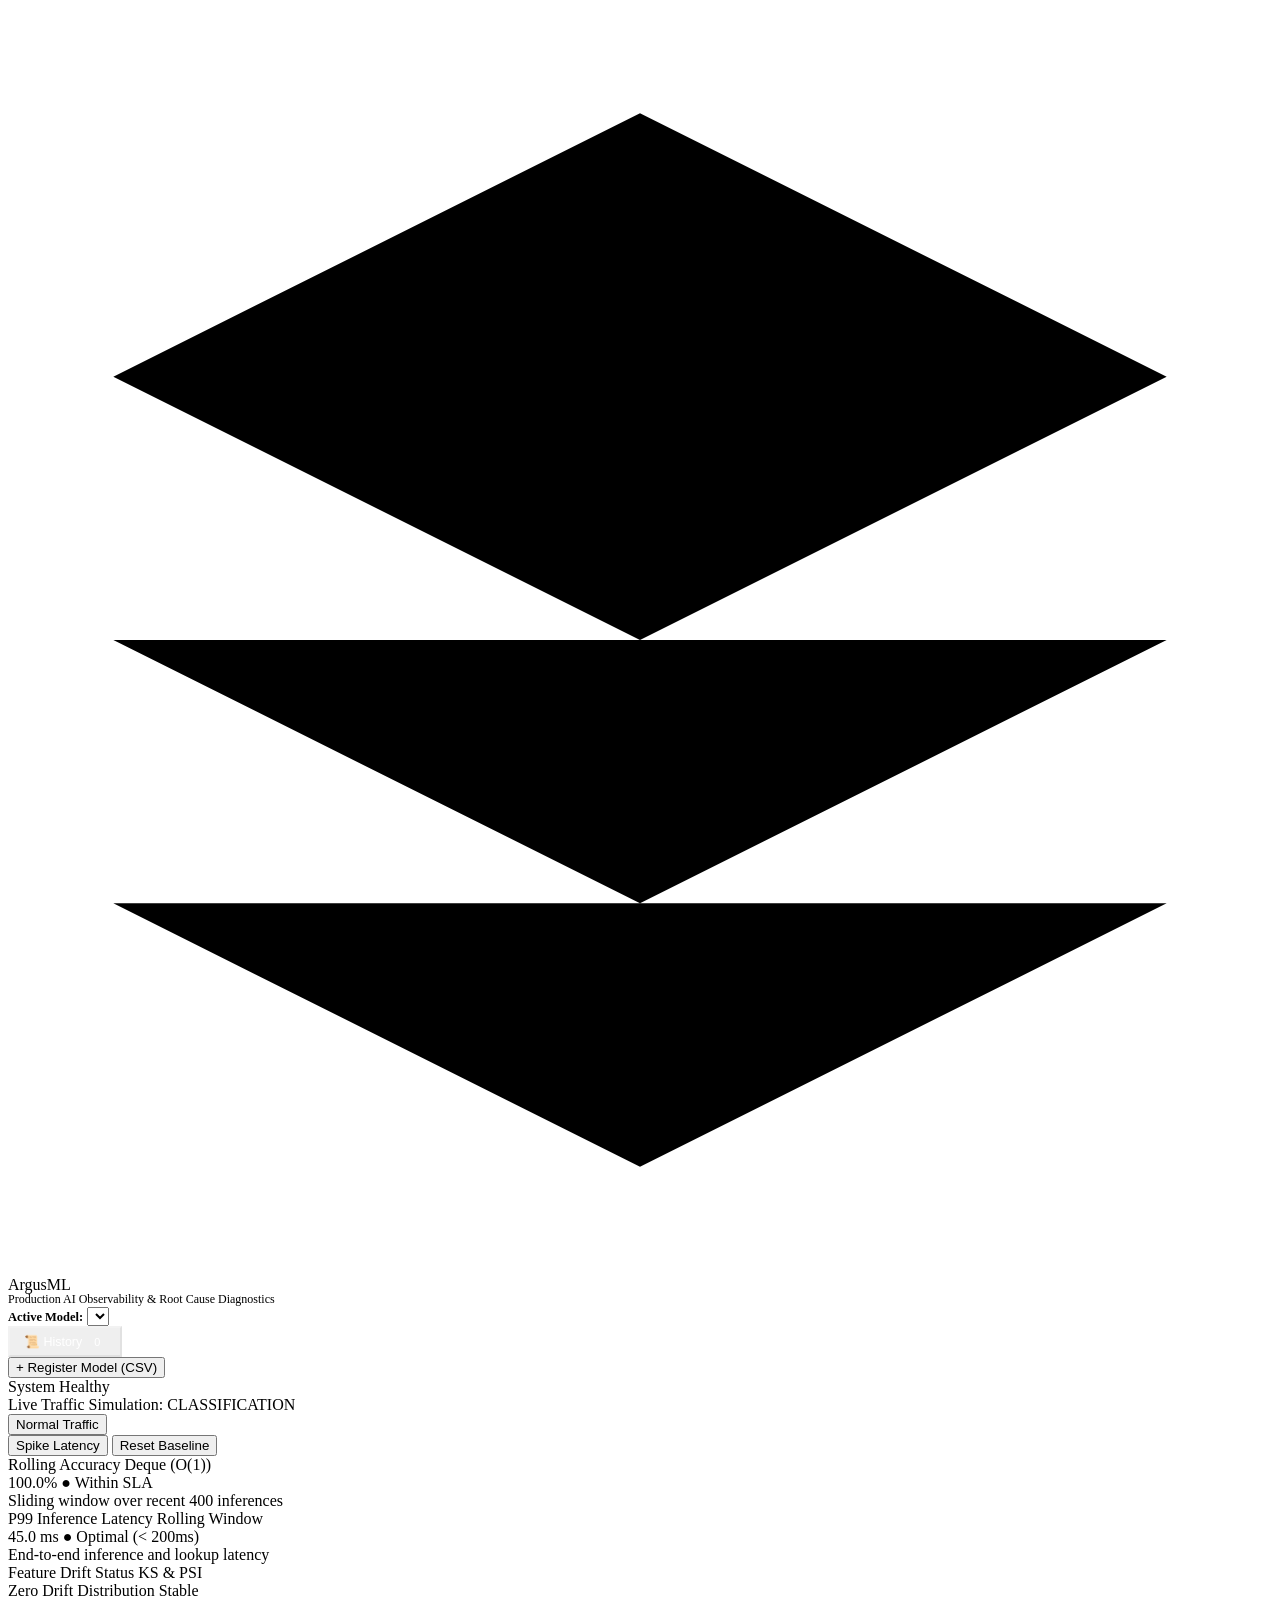
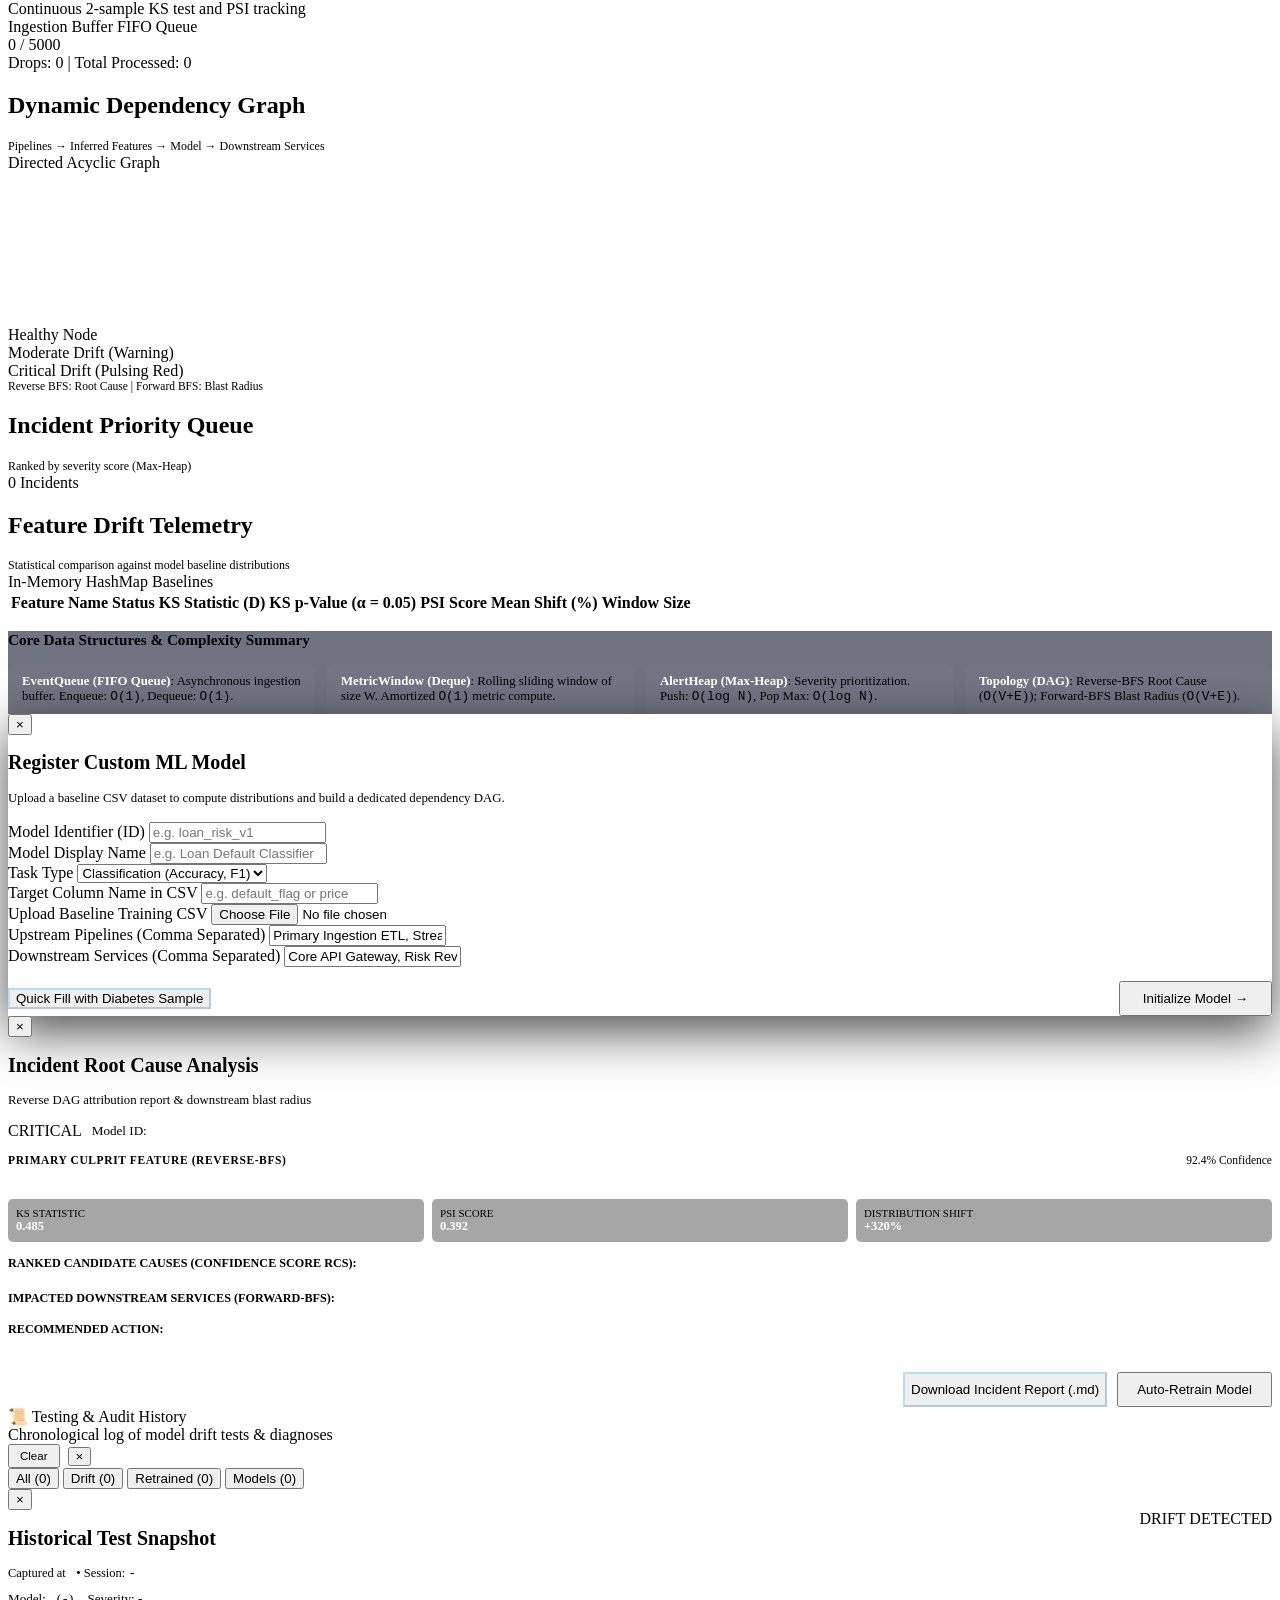
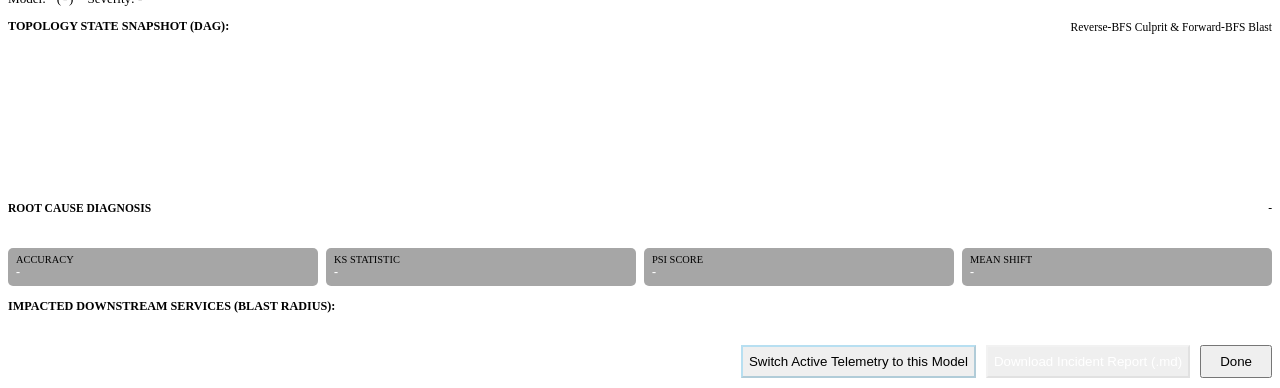
==== commit 13ca1139: "feat(ui): add dedicated Upstream Pipelines input field in model registration modal" ====
--- a/frontend/index.html
+++ b/frontend/index.html
@@ -334,9 +334,15 @@
           <input type="file" id="reg-csv-file" class="form-input" accept=".csv" required>
         </div>
 
-        <div class="form-group">
-          <label class="form-label">Downstream Consumer Services (Comma Separated)</label>
-          <input type="text" id="reg-downstream" class="form-input" value="Core Lending API, Risk Review Dashboard, Underwriting Engine">
+        <div class="form-row">
+          <div class="form-group">
+            <label class="form-label">Upstream Pipelines (Comma Separated)</label>
+            <input type="text" id="reg-upstream" class="form-input" value="Primary Ingestion ETL, Stream Ingestion" placeholder="e.g. Kafka Stream, Webhook ETL">
+          </div>
+          <div class="form-group">
+            <label class="form-label">Downstream Services (Comma Separated)</label>
+            <input type="text" id="reg-downstream" class="form-input" value="Core API Gateway, Risk Review Dashboard, Underwriting Engine" placeholder="e.g. Checkout API, Pricing Service">
+          </div>
         </div>
 
         <div style="display: flex; justify-content: space-between; align-items: center; margin-top: 14px;">
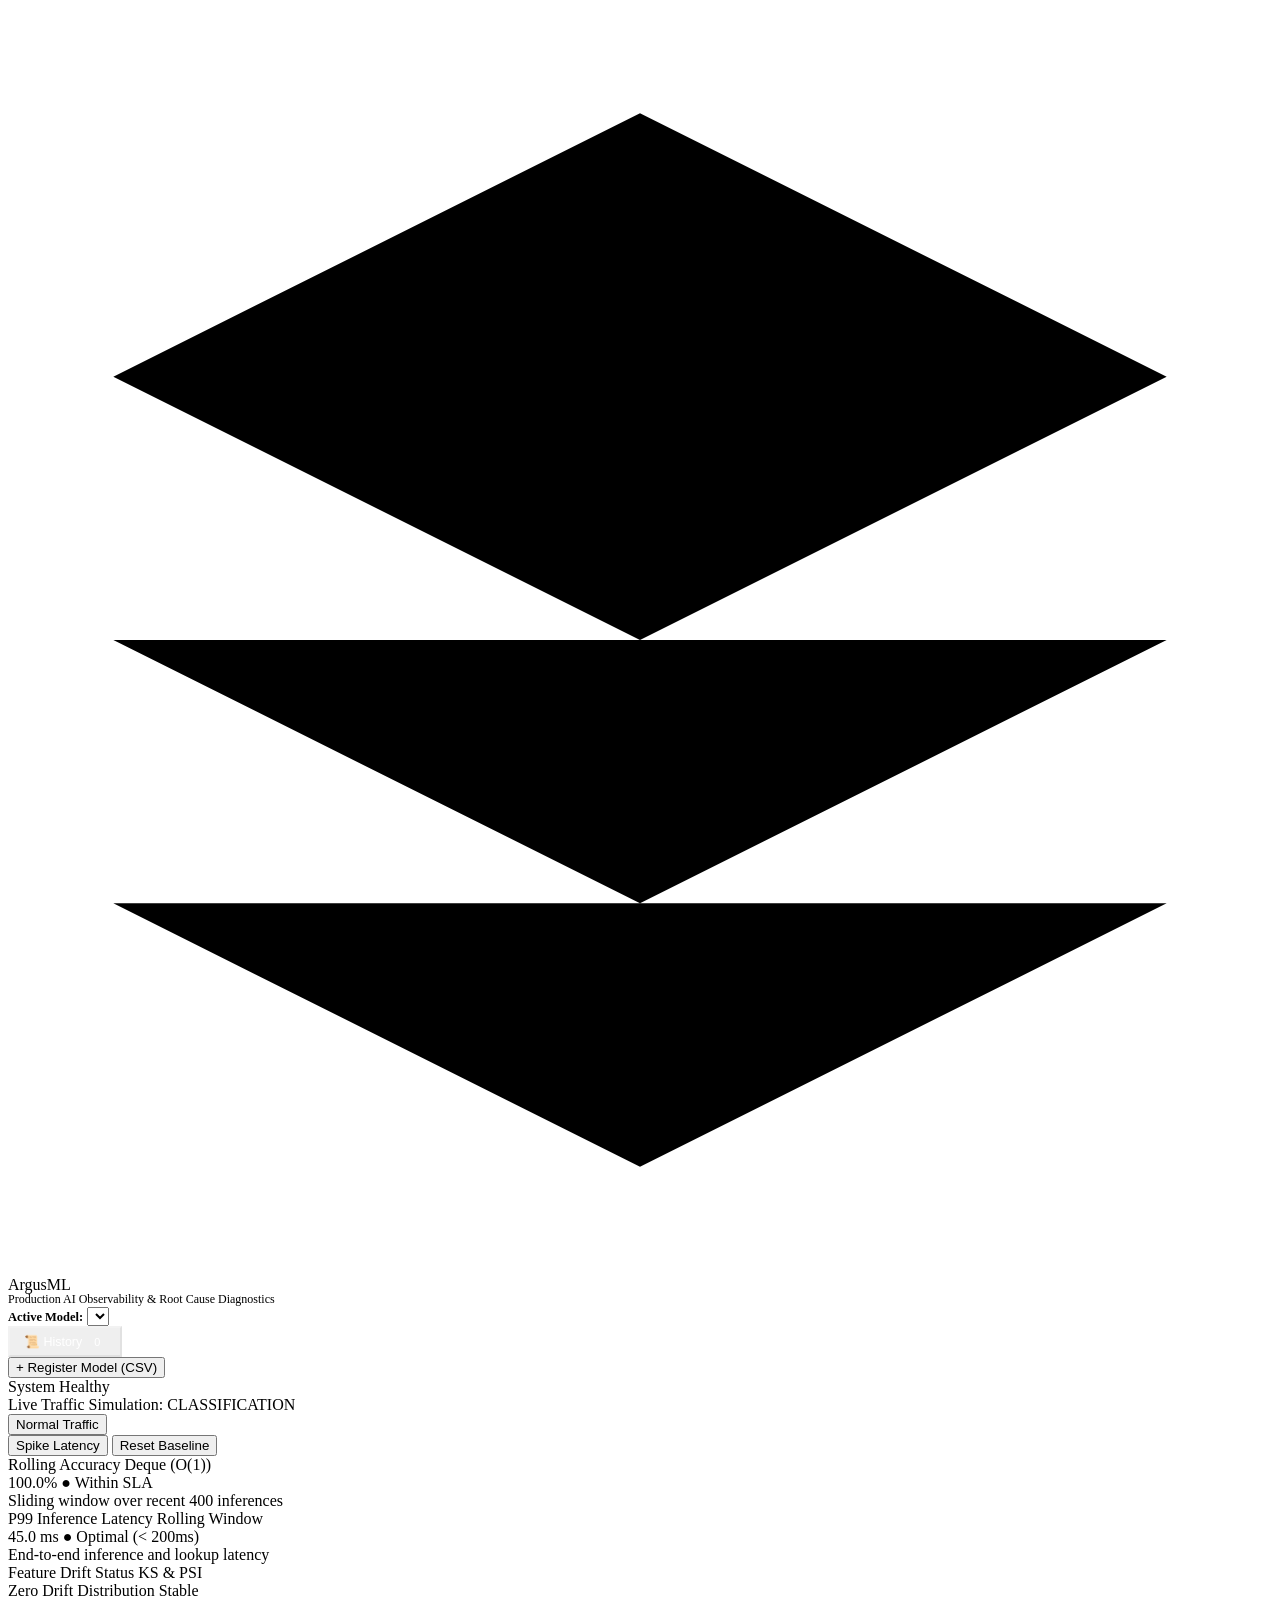
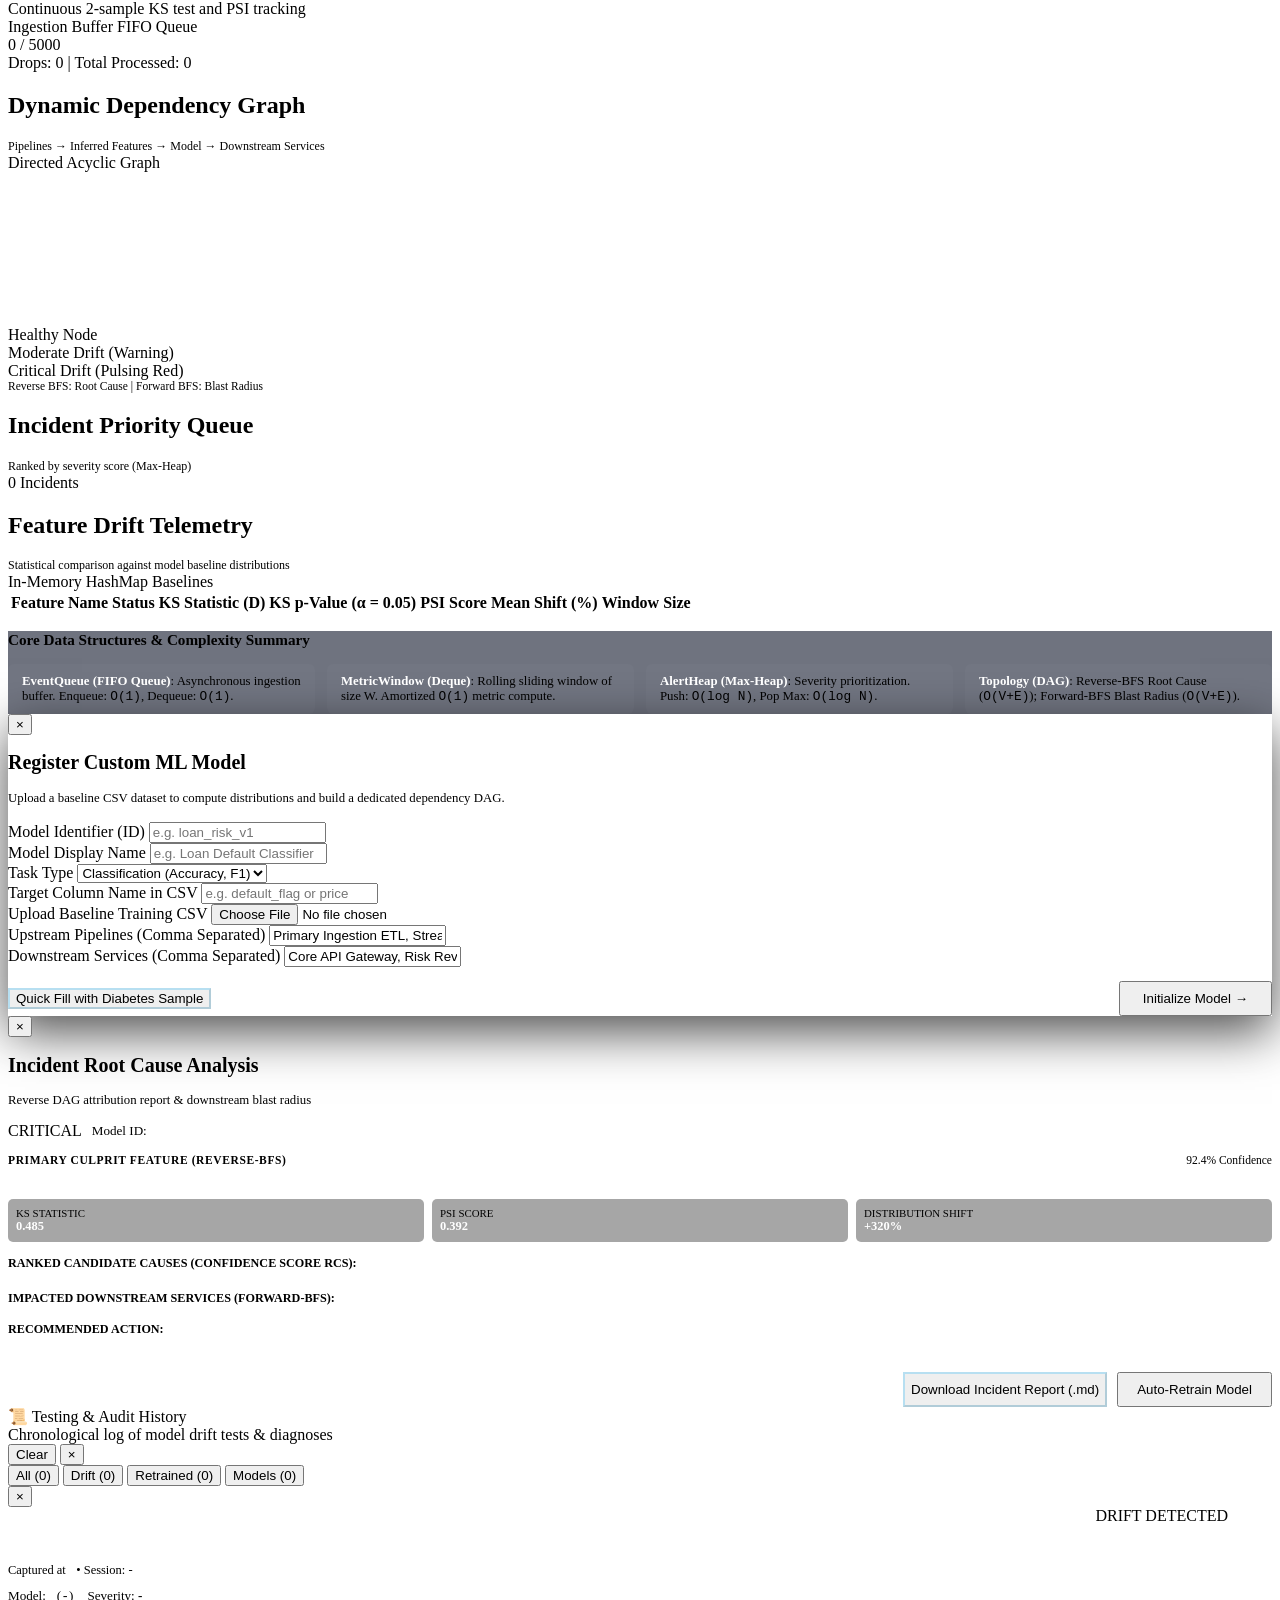
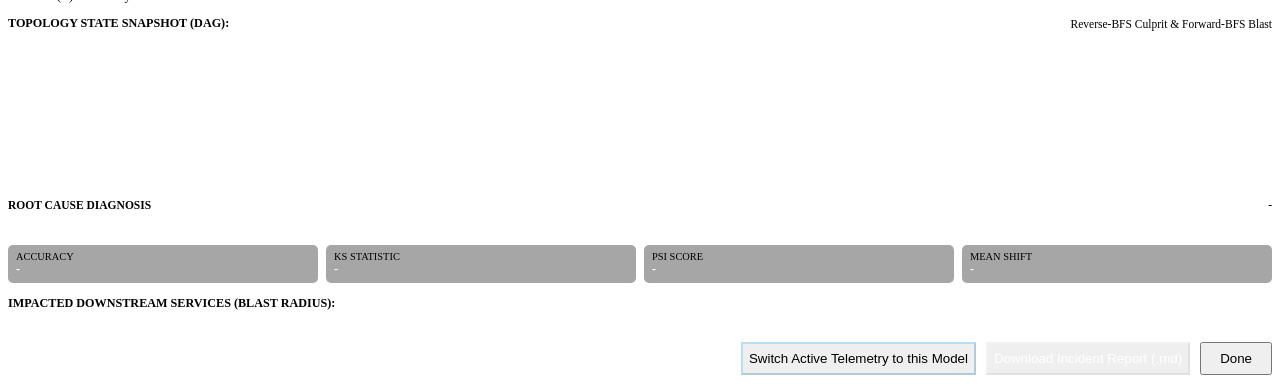
==== commit 99c25798: "feat: complete ArgusML production code, FDR drift engine, retrained dataset export, IEEE paper suite" ====
--- a/frontend/index.html
+++ b/frontend/index.html
@@ -7,7 +7,7 @@
   <link rel="preconnect" href="https://fonts.googleapis.com">
   <link rel="preconnect" href="https://fonts.gstatic.com" crossorigin>
   <link href="https://fonts.googleapis.com/css2?family=Inter:wght@400;500;600;700&family=JetBrains+Mono:wght@400;500;600&display=swap" rel="stylesheet">
-  <link rel="stylesheet" href="/static/css/style.css?v=2.2">
+  <link rel="stylesheet" href="/static/css/style.css?v=3.5">
   <link rel="icon" href="data:image/svg+xml,<svg xmlns='http://www.w3.org/2000/svg' viewBox='0 0 24 24' fill='%2338bdf8'><path d='M12 2L2 7l10 5 10-5-10-5zM2 17l10 5 10-5M2 12l10 5 10-5'/></svg>">
 </head>
 <body>
@@ -82,6 +82,10 @@
 
       <button id="btn-reset" class="sim-btn reset-btn" onclick="resetTelemetry()">
         Reset Baseline
+      </button>
+
+      <button id="btn-export-csv" class="sim-btn" style="color: var(--accent-emerald); border-color: rgba(16, 185, 129, 0.35); display: none;" onclick="exportActiveDataset()" title="Download current model training and streaming dataset as CSV with provenance metadata">
+        📥 Export Dataset (.csv)
       </button>
 
       <button id="btn-strip-unload" class="sim-btn" style="color: var(--text-muted); border-color: rgba(255,255,255,0.12); display: none;" onclick="unloadActiveModel()" title="Unload active model and return to standby">
@@ -454,6 +458,9 @@
         <button type="button" id="btn-rca-download-report" class="sim-btn" style="color: var(--accent-cyan); border-color: rgba(56, 189, 248, 0.3); cursor: pointer;">
           Download Incident Report (.md)
         </button>
+        <button type="button" id="btn-rca-download-dataset" class="sim-btn" style="display: none; color: var(--accent-emerald); border-color: rgba(16, 185, 129, 0.4); cursor: pointer;" onclick="exportActiveDataset()">
+          📥 Download Retrained Dataset (.csv)
+        </button>
         <button type="button" id="btn-rca-auto-retrain" class="submit-btn" style="width: auto; padding: 8px 18px; cursor: pointer;">
           Auto-Retrain Model
         </button>
@@ -473,11 +480,11 @@
             Chronological log of model drift tests &amp; diagnoses
           </div>
         </div>
-        <div style="display: flex; gap: 8px; align-items: center;">
-          <button id="btn-clear-history" class="sim-btn" style="padding: 4px 10px; font-size: 0.72rem; color: var(--text-dim);" title="Clear history">
+        <div class="drawer-header-actions">
+          <button id="btn-clear-history" class="history-clear-btn" title="Clear history">
             Clear
           </button>
-          <button id="btn-close-history" class="close-btn" style="line-height: 1;">&times;</button>
+          <button id="btn-close-history" class="drawer-close-btn" title="Close drawer">&times;</button>
         </div>
       </div>
 
@@ -501,14 +508,14 @@
     <div class="snapshot-modal">
       <button id="snapshot-modal-close" class="close-btn">&times;</button>
 
-      <div style="display: flex; justify-content: space-between; align-items: flex-start; margin-bottom: 4px;">
-        <div>
-          <h2 style="font-size: 1.25rem; font-weight: 700;">Historical Test Snapshot</h2>
-          <div style="font-size: 0.78rem; color: var(--text-muted); margin-top: 2px;">
-            Captured at <span id="snap-timestamp" style="color: #fff; font-family: var(--font-mono); font-weight: 600;">-</span> &bull; Session: <code id="snap-session-id" style="color: var(--accent-cyan);">-</code>
-          </div>
-        </div>
-        <span id="snap-event-badge" class="alert-badge badge-critical">DRIFT DETECTED</span>
+      <div style="display: flex; justify-content: space-between; align-items: flex-start; margin-bottom: 4px; padding-right: 44px; gap: 12px;">
+        <div style="flex: 1; min-width: 0;">
+          <h2 style="font-size: 1.25rem; font-weight: 700; font-family: var(--font-display); color: #fff;">Historical Test Snapshot</h2>
+          <div style="font-size: 0.78rem; color: var(--text-muted); margin-top: 2px; word-break: break-all;">
+            Captured at <span id="snap-timestamp" style="color: #fff; font-family: var(--font-mono); font-weight: 600;">-</span> &bull; Session: <code id="snap-session-id" style="color: var(--accent-cyan); font-family: var(--font-mono);">-</code>
+          </div>
+        </div>
+        <span id="snap-event-badge" class="alert-badge badge-critical" style="flex-shrink: 0; white-space: nowrap;">DRIFT DETECTED</span>
       </div>
 
       <div style="display: flex; gap: 14px; margin-top: 10px; font-size: 0.82rem; color: var(--text-muted); flex-wrap: wrap;">
@@ -539,11 +546,11 @@
           </div>
           <span id="snap-confidence-badge" class="alert-badge badge-critical" style="font-size: 0.72rem;">-</span>
         </div>
-        <div style="font-size: 1.05rem; font-family: var(--font-mono); font-weight: 700; color: #fff;">
+        <div style="font-size: 1.05rem; font-family: var(--font-mono); font-weight: 700; color: #fff; word-break: break-word;">
           Culprit: <span id="snap-culprit-feature" style="color: var(--accent-crimson);">-</span>
         </div>
 
-        <div style="display: grid; grid-template-columns: repeat(4, 1fr); gap: 8px; font-family: var(--font-mono); font-size: 0.76rem; margin-top: 8px;">
+        <div style="display: grid; grid-template-columns: repeat(auto-fit, minmax(115px, 1fr)); gap: 8px; font-family: var(--font-mono); font-size: 0.76rem; margin-top: 8px;">
           <div style="background: rgba(0,0,0,0.35); padding: 6px 8px; border-radius: 5px;">
             <div style="color: var(--text-dim); font-size: 0.65rem;">ACCURACY</div>
             <div id="snap-accuracy" style="font-weight: 700; color: #fff;">-</div>
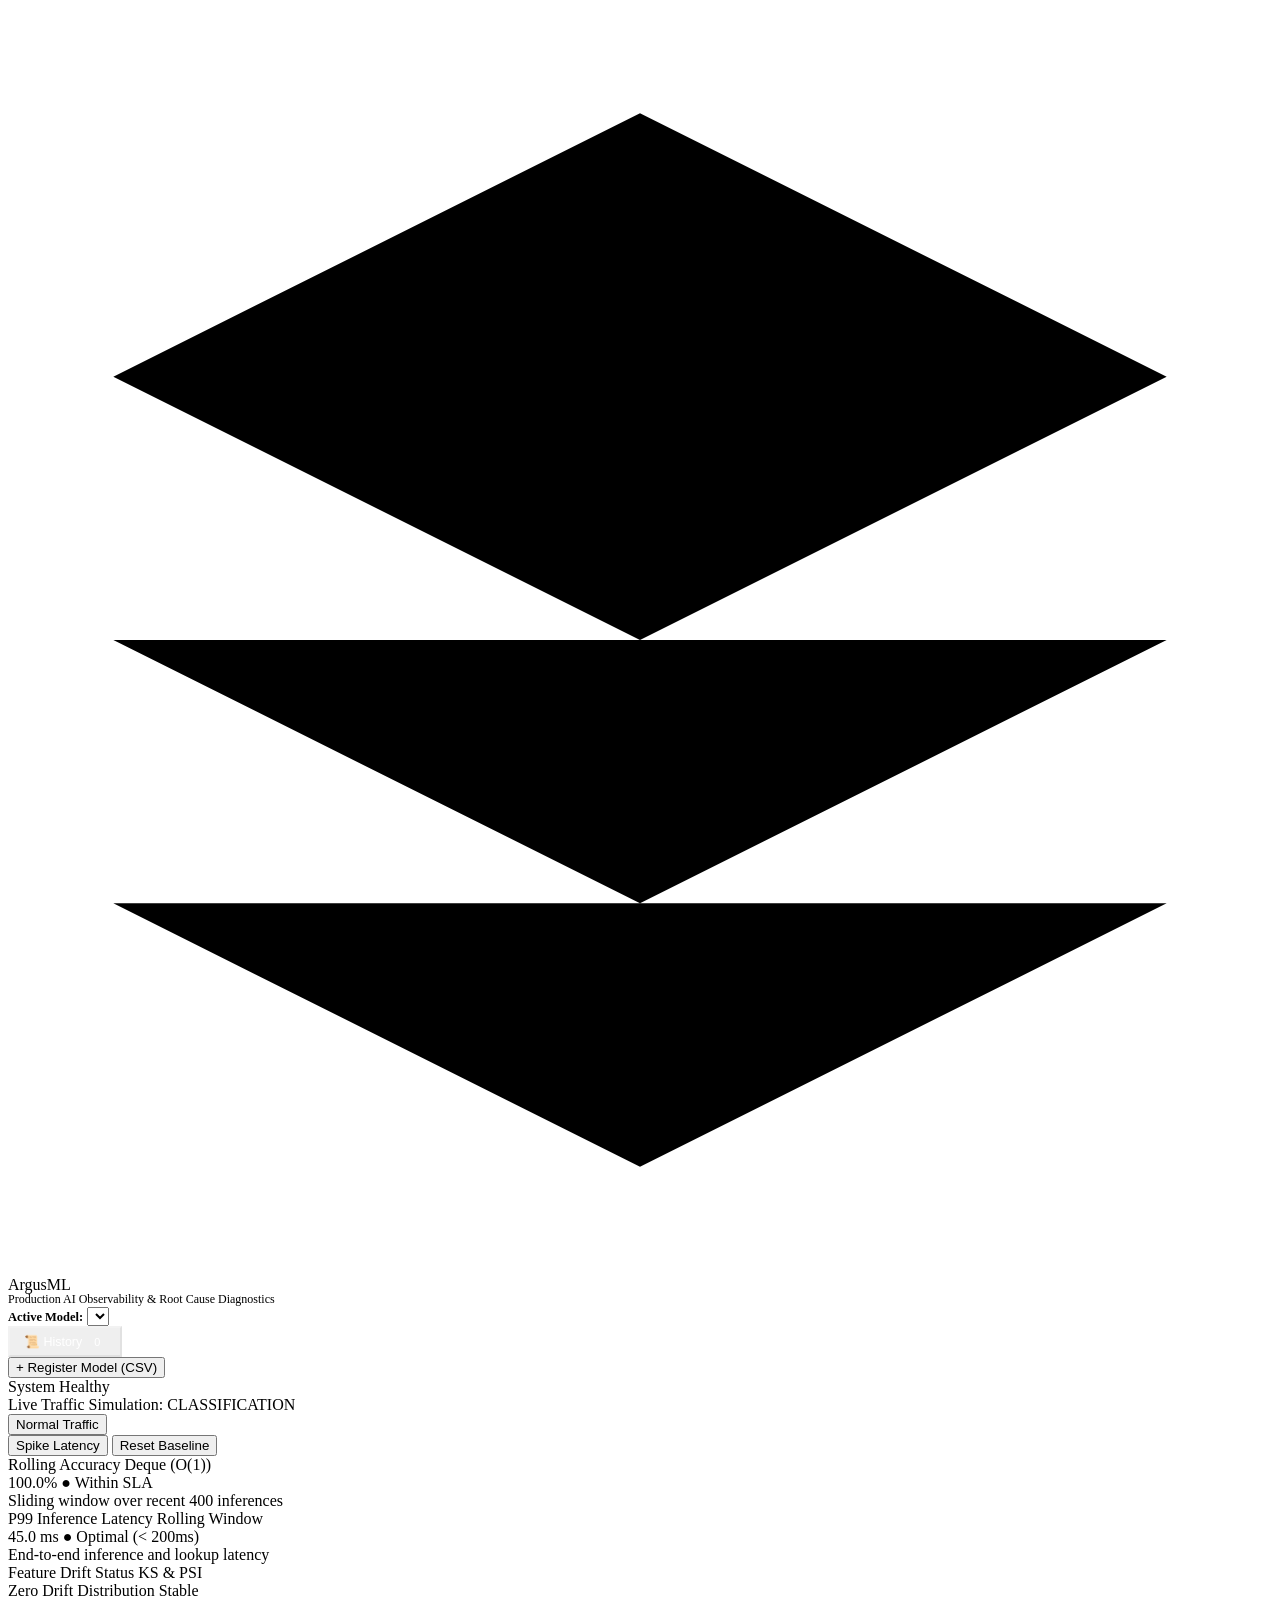
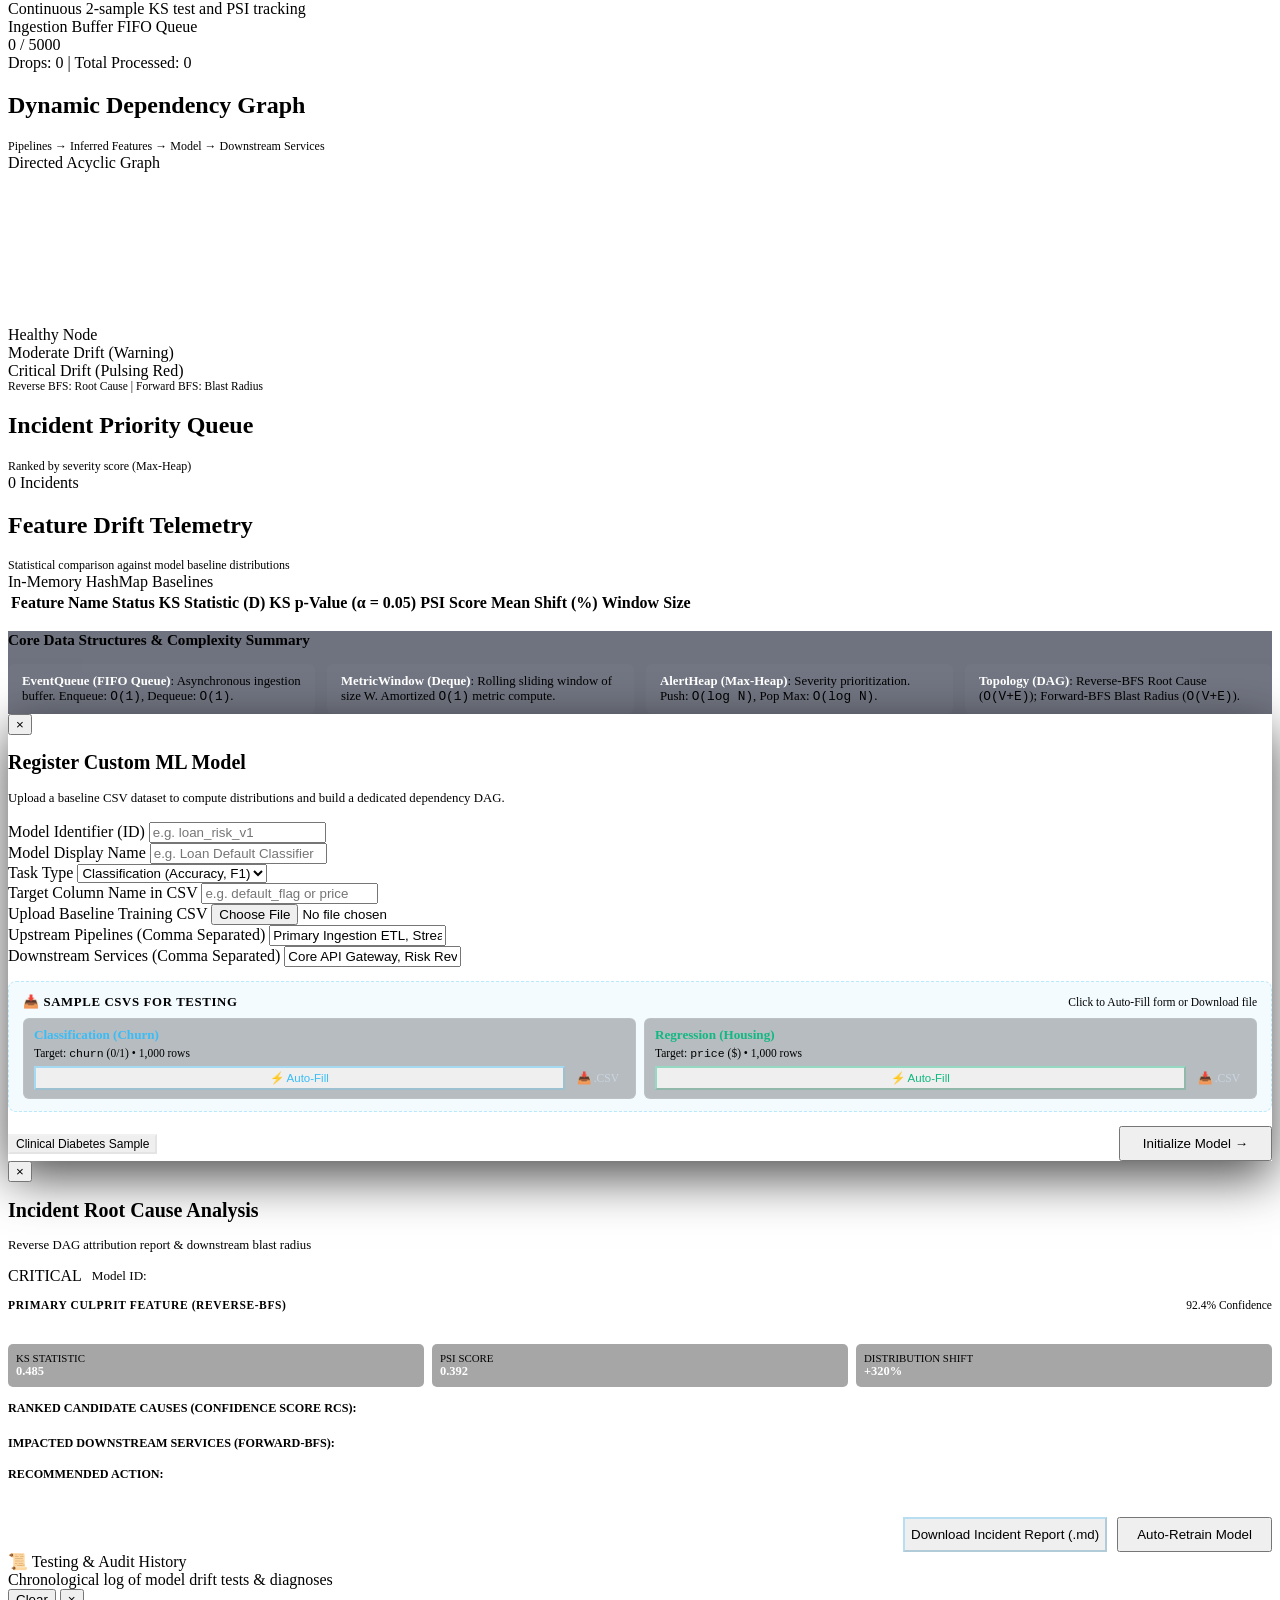
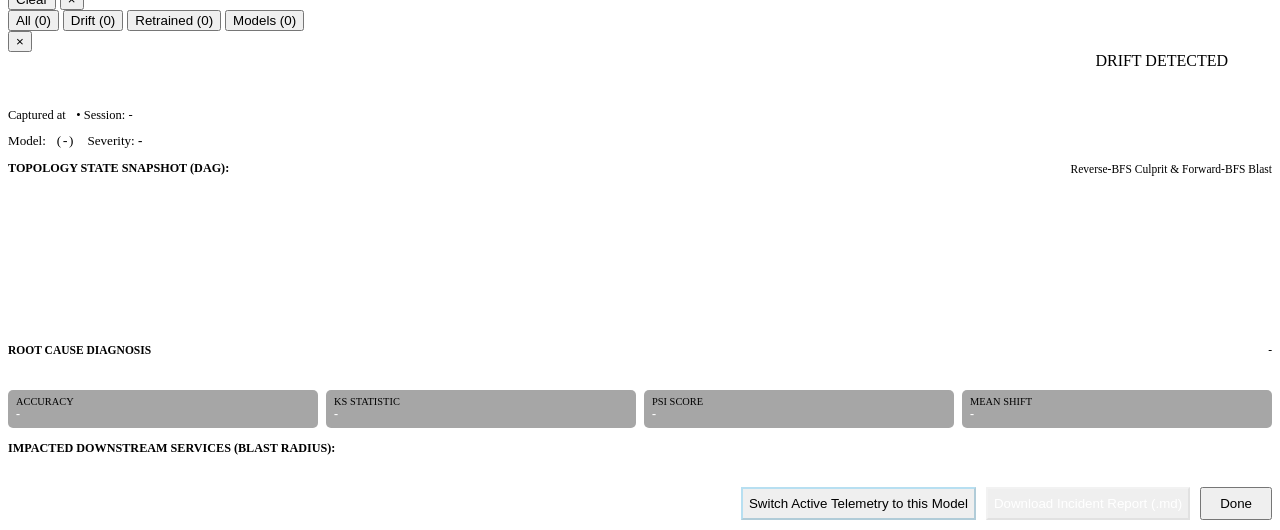
==== commit 2f3beaaf: "Add 1-click sample CSV download and auto-fill buttons to UI" ====
--- a/frontend/index.html
+++ b/frontend/index.html
@@ -349,9 +349,46 @@
           </div>
         </div>
 
+        <!-- Sample Datasets Download & Quick-Fill Helpers -->
+        <div style="background: rgba(56, 189, 248, 0.06); border: 1px dashed rgba(56, 189, 248, 0.3); border-radius: 8px; padding: 12px 14px; margin-top: 14px;">
+          <div style="display: flex; justify-content: space-between; align-items: center; margin-bottom: 8px;">
+            <span style="font-size: 0.8rem; font-weight: 600; color: var(--accent-cyan); text-transform: uppercase; letter-spacing: 0.05em;">
+              📥 Sample CSVs for Testing
+            </span>
+            <span style="font-size: 0.72rem; color: var(--text-muted);">Click to Auto-Fill form or Download file</span>
+          </div>
+          <div style="display: grid; grid-template-columns: 1fr 1fr; gap: 8px;">
+            <div style="background: rgba(0, 0, 0, 0.25); border: 1px solid rgba(255, 255, 255, 0.08); border-radius: 6px; padding: 8px 10px;">
+              <div style="font-size: 0.82rem; font-weight: 600; color: #38bdf8; margin-bottom: 4px;">Classification (Churn)</div>
+              <div style="font-size: 0.72rem; color: var(--text-muted); margin-bottom: 6px;">Target: <code>churn</code> (0/1) &bull; 1,000 rows</div>
+              <div style="display: flex; gap: 6px;">
+                <button type="button" id="btn-autofill-class" class="sim-btn" style="flex: 1; padding: 3px 6px; font-size: 0.72rem; color: #38bdf8; border-color: rgba(56, 189, 248, 0.4);">
+                  ⚡ Auto-Fill
+                </button>
+                <a href="/static/classification.csv" download="classification.csv" class="sim-btn" style="text-decoration: none; padding: 3px 6px; font-size: 0.72rem; color: #cbd5e1; border-color: rgba(255, 255, 255, 0.2); display: inline-flex; align-items: center;">
+                  📥 .CSV
+                </a>
+              </div>
+            </div>
+
+            <div style="background: rgba(0, 0, 0, 0.25); border: 1px solid rgba(255, 255, 255, 0.08); border-radius: 6px; padding: 8px 10px;">
+              <div style="font-size: 0.82rem; font-weight: 600; color: #10b981; margin-bottom: 4px;">Regression (Housing)</div>
+              <div style="font-size: 0.72rem; color: var(--text-muted); margin-bottom: 6px;">Target: <code>price</code> ($) &bull; 1,000 rows</div>
+              <div style="display: flex; gap: 6px;">
+                <button type="button" id="btn-autofill-reg" class="sim-btn" style="flex: 1; padding: 3px 6px; font-size: 0.72rem; color: #10b981; border-color: rgba(16, 185, 129, 0.4);">
+                  ⚡ Auto-Fill
+                </button>
+                <a href="/static/regression.csv" download="regression.csv" class="sim-btn" style="text-decoration: none; padding: 3px 6px; font-size: 0.72rem; color: #cbd5e1; border-color: rgba(255, 255, 255, 0.2); display: inline-flex; align-items: center;">
+                  📥 .CSV
+                </a>
+              </div>
+            </div>
+          </div>
+        </div>
+
         <div style="display: flex; justify-content: space-between; align-items: center; margin-top: 14px;">
-          <button type="button" id="btn-load-sample" class="sim-btn" style="color: var(--accent-cyan); border-color: rgba(56, 189, 248, 0.3);">
-            Quick Fill with Diabetes Sample
+          <button type="button" id="btn-load-sample" class="sim-btn" style="color: var(--text-muted); border-color: rgba(255, 255, 255, 0.15); font-size: 0.75rem;">
+            Clinical Diabetes Sample
           </button>
           <button type="submit" class="submit-btn" style="width: auto; padding: 8px 22px;">
             Initialize Model &rarr;
